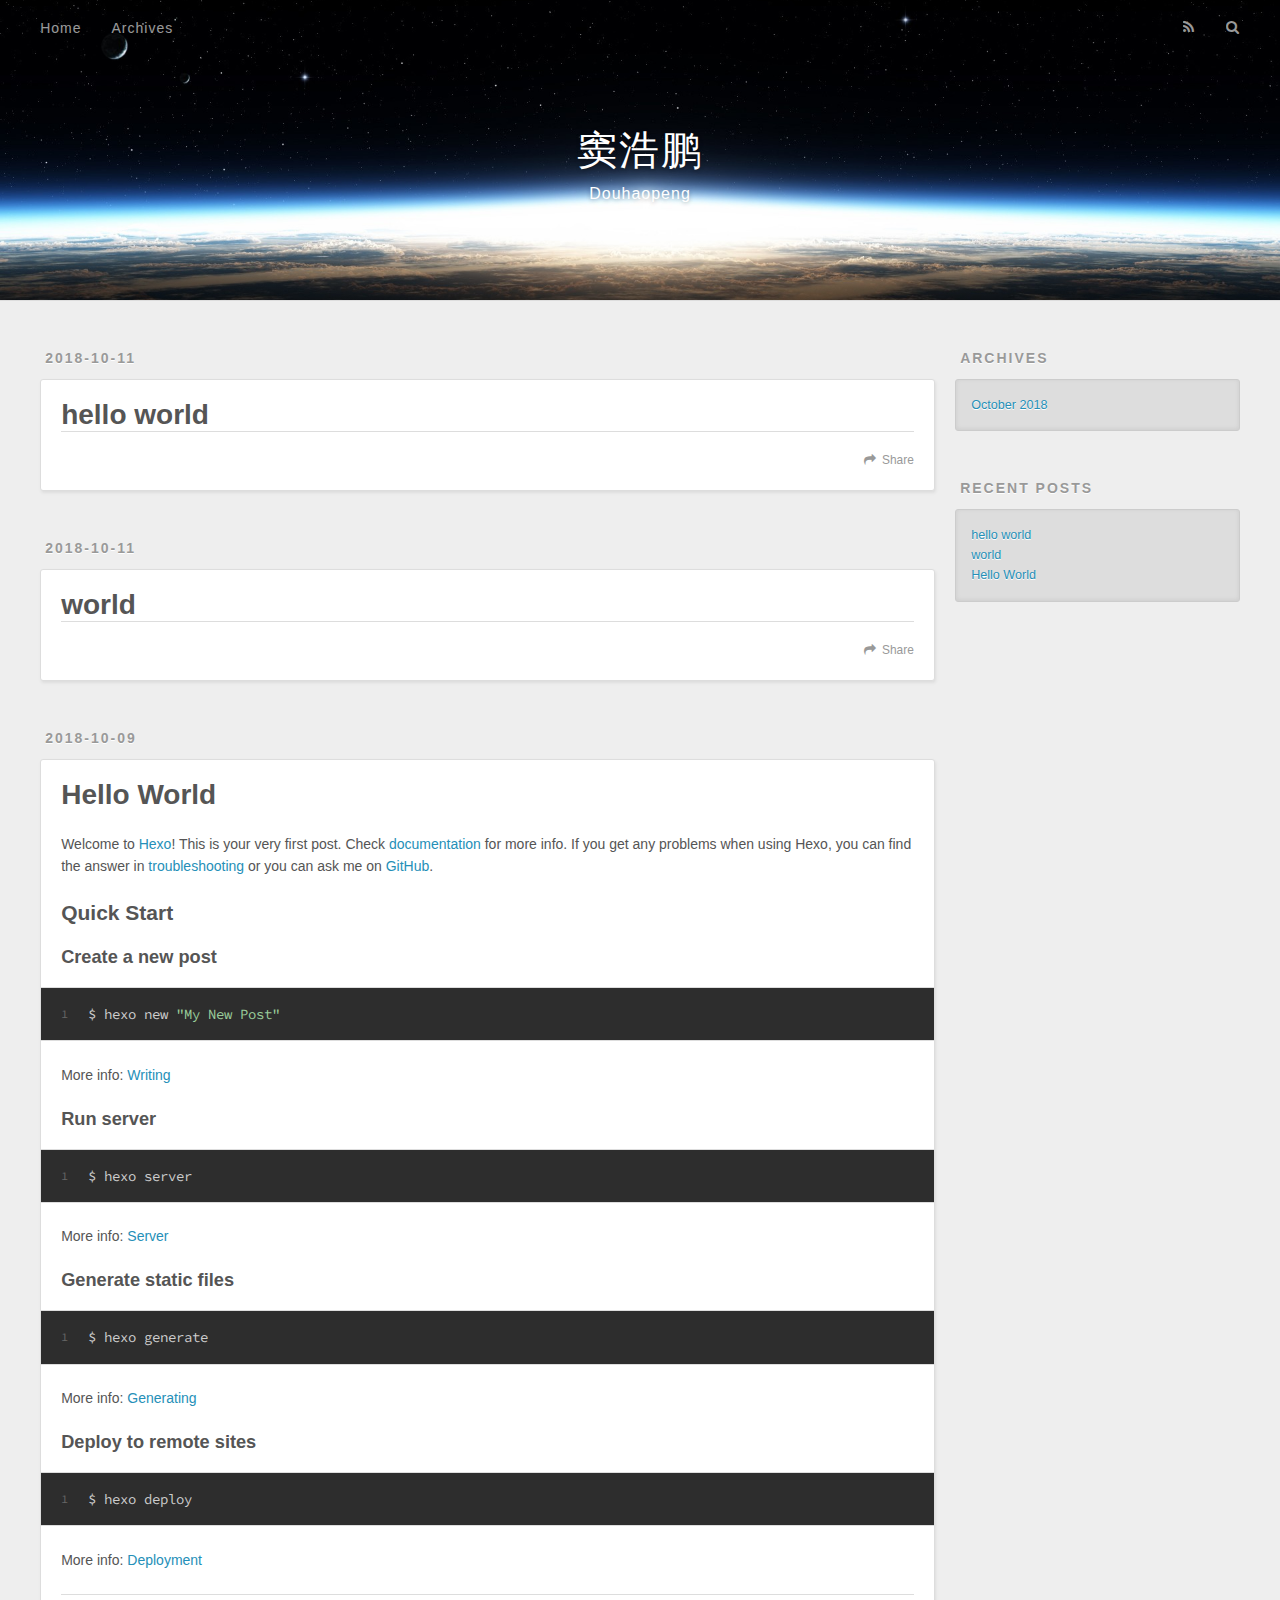
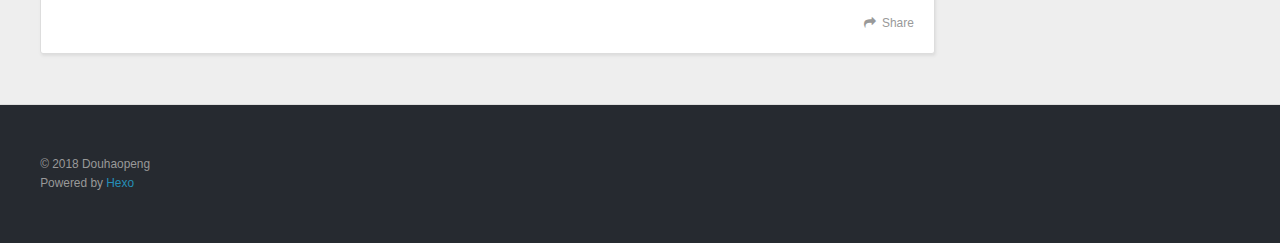
==== index.html @ 5dd6dd69 "Site updated: 2018-10-11 10:47:50" ====
<!DOCTYPE html>
<html>
<head>
  <meta charset="utf-8">
  

  
  <title>窦浩鹏</title>
  <meta name="viewport" content="width=device-width, initial-scale=1, maximum-scale=1">
  <meta name="description" content="个人博客">
<meta name="keywords" content="Linux,python,java,web">
<meta property="og:type" content="website">
<meta property="og:title" content="窦浩鹏">
<meta property="og:url" content="http://yoursite.com/index.html">
<meta property="og:site_name" content="窦浩鹏">
<meta property="og:description" content="个人博客">
<meta property="og:locale" content="default">
<meta name="twitter:card" content="summary">
<meta name="twitter:title" content="窦浩鹏">
<meta name="twitter:description" content="个人博客">
  
    <link rel="alternate" href="/atom.xml" title="窦浩鹏" type="application/atom+xml">
  
  
    <link rel="icon" href="/favicon.png">
  
  
    <link href="//fonts.googleapis.com/css?family=Source+Code+Pro" rel="stylesheet" type="text/css">
  
  <link rel="stylesheet" href="/css/style.css">
</head>

<body>
  <div id="container">
    <div id="wrap">
      <header id="header">
  <div id="banner"></div>
  <div id="header-outer" class="outer">
    <div id="header-title" class="inner">
      <h1 id="logo-wrap">
        <a href="/" id="logo">窦浩鹏</a>
      </h1>
      
        <h2 id="subtitle-wrap">
          <a href="/" id="subtitle">Douhaopeng</a>
        </h2>
      
    </div>
    <div id="header-inner" class="inner">
      <nav id="main-nav">
        <a id="main-nav-toggle" class="nav-icon"></a>
        
          <a class="main-nav-link" href="/">Home</a>
        
          <a class="main-nav-link" href="/archives">Archives</a>
        
      </nav>
      <nav id="sub-nav">
        
          <a id="nav-rss-link" class="nav-icon" href="/atom.xml" title="RSS Feed"></a>
        
        <a id="nav-search-btn" class="nav-icon" title="Search"></a>
      </nav>
      <div id="search-form-wrap">
        <form action="//google.com/search" method="get" accept-charset="UTF-8" class="search-form"><input type="search" name="q" class="search-form-input" placeholder="Search"><button type="submit" class="search-form-submit">&#xF002;</button><input type="hidden" name="sitesearch" value="http://yoursite.com"></form>
      </div>
    </div>
  </div>
</header>
      <div class="outer">
        <section id="main">
  
    <article id="post-hello-world" class="article article-type-post" itemscope itemprop="blogPost">
  <div class="article-meta">
    <a href="/hello-world.html" class="article-date">
  <time datetime="2018-10-11T02:05:08.000Z" itemprop="datePublished">2018-10-11</time>
</a>
    
  </div>
  <div class="article-inner">
    
    
      <header class="article-header">
        
  
    <h1 itemprop="name">
      <a class="article-title" href="/hello-world.html">hello world</a>
    </h1>
  

      </header>
    
    <div class="article-entry" itemprop="articleBody">
      
        
      
    </div>
    <footer class="article-footer">
      <a data-url="http://yoursite.com/hello-world.html" data-id="cjn3xz6l80002jsulgclgcqwl" class="article-share-link">Share</a>
      
      
    </footer>
  </div>
  
</article>


  
    <article id="hello-world" class="article article-type-hello" itemscope itemprop="blogPost">
  <div class="article-meta">
    <a href="/world.html" class="article-date">
  <time datetime="2018-10-11T02:01:10.000Z" itemprop="datePublished">2018-10-11</time>
</a>
    
  </div>
  <div class="article-inner">
    
    
      <header class="article-header">
        
  
    <h1 itemprop="name">
      <a class="article-title" href="/world.html">world</a>
    </h1>
  

      </header>
    
    <div class="article-entry" itemprop="articleBody">
      
        
      
    </div>
    <footer class="article-footer">
      <a data-url="http://yoursite.com/world.html" data-id="cjn3xz6kn0000jsulo2wc0p9a" class="article-share-link">Share</a>
      
      
    </footer>
  </div>
  
</article>


  
    <article id="post-hello-world" class="article article-type-post" itemscope itemprop="blogPost">
  <div class="article-meta">
    <a href="/hello-world.html" class="article-date">
  <time datetime="2018-10-09T14:58:58.983Z" itemprop="datePublished">2018-10-09</time>
</a>
    
  </div>
  <div class="article-inner">
    
    
      <header class="article-header">
        
  
    <h1 itemprop="name">
      <a class="article-title" href="/hello-world.html">Hello World</a>
    </h1>
  

      </header>
    
    <div class="article-entry" itemprop="articleBody">
      
        <p>Welcome to <a href="https://hexo.io/" target="_blank" rel="noopener">Hexo</a>! This is your very first post. Check <a href="https://hexo.io/docs/" target="_blank" rel="noopener">documentation</a> for more info. If you get any problems when using Hexo, you can find the answer in <a href="https://hexo.io/docs/troubleshooting.html" target="_blank" rel="noopener">troubleshooting</a> or you can ask me on <a href="https://github.com/hexojs/hexo/issues" target="_blank" rel="noopener">GitHub</a>.</p>
<h2 id="Quick-Start"><a href="#Quick-Start" class="headerlink" title="Quick Start"></a>Quick Start</h2><h3 id="Create-a-new-post"><a href="#Create-a-new-post" class="headerlink" title="Create a new post"></a>Create a new post</h3><figure class="highlight bash"><table><tr><td class="gutter"><pre><span class="line">1</span><br></pre></td><td class="code"><pre><span class="line">$ hexo new <span class="string">"My New Post"</span></span><br></pre></td></tr></table></figure>
<p>More info: <a href="https://hexo.io/docs/writing.html" target="_blank" rel="noopener">Writing</a></p>
<h3 id="Run-server"><a href="#Run-server" class="headerlink" title="Run server"></a>Run server</h3><figure class="highlight bash"><table><tr><td class="gutter"><pre><span class="line">1</span><br></pre></td><td class="code"><pre><span class="line">$ hexo server</span><br></pre></td></tr></table></figure>
<p>More info: <a href="https://hexo.io/docs/server.html" target="_blank" rel="noopener">Server</a></p>
<h3 id="Generate-static-files"><a href="#Generate-static-files" class="headerlink" title="Generate static files"></a>Generate static files</h3><figure class="highlight bash"><table><tr><td class="gutter"><pre><span class="line">1</span><br></pre></td><td class="code"><pre><span class="line">$ hexo generate</span><br></pre></td></tr></table></figure>
<p>More info: <a href="https://hexo.io/docs/generating.html" target="_blank" rel="noopener">Generating</a></p>
<h3 id="Deploy-to-remote-sites"><a href="#Deploy-to-remote-sites" class="headerlink" title="Deploy to remote sites"></a>Deploy to remote sites</h3><figure class="highlight bash"><table><tr><td class="gutter"><pre><span class="line">1</span><br></pre></td><td class="code"><pre><span class="line">$ hexo deploy</span><br></pre></td></tr></table></figure>
<p>More info: <a href="https://hexo.io/docs/deployment.html" target="_blank" rel="noopener">Deployment</a></p>

      
    </div>
    <footer class="article-footer">
      <a data-url="http://yoursite.com/hello-world.html" data-id="cjn3xz6kt0001jsulkghs6db1" class="article-share-link">Share</a>
      
      
    </footer>
  </div>
  
</article>


  


</section>
        
          <aside id="sidebar">
  
    

  
    

  
    
  
    
  <div class="widget-wrap">
    <h3 class="widget-title">Archives</h3>
    <div class="widget">
      <ul class="archive-list"><li class="archive-list-item"><a class="archive-list-link" href="/archives/2018/10/">October 2018</a></li></ul>
    </div>
  </div>


  
    
  <div class="widget-wrap">
    <h3 class="widget-title">Recent Posts</h3>
    <div class="widget">
      <ul>
        
          <li>
            <a href="/hello-world.html">hello world</a>
          </li>
        
          <li>
            <a href="/world.html">world</a>
          </li>
        
          <li>
            <a href="/hello-world.html">Hello World</a>
          </li>
        
      </ul>
    </div>
  </div>

  
</aside>
        
      </div>
      <footer id="footer">
  
  <div class="outer">
    <div id="footer-info" class="inner">
      &copy; 2018 Douhaopeng<br>
      Powered by <a href="http://hexo.io/" target="_blank">Hexo</a>
    </div>
  </div>
</footer>
    </div>
    <nav id="mobile-nav">
  
    <a href="/" class="mobile-nav-link">Home</a>
  
    <a href="/archives" class="mobile-nav-link">Archives</a>
  
</nav>
    

<script src="//ajax.googleapis.com/ajax/libs/jquery/2.0.3/jquery.min.js"></script>


  <link rel="stylesheet" href="/fancybox/jquery.fancybox.css">
  <script src="/fancybox/jquery.fancybox.pack.js"></script>


<script src="/js/script.js"></script>



  </div>
</body>
</html>
---- css/style.css ----
body {
  width: 100%;
}
body:before,
body:after {
  content: "";
  display: table;
}
body:after {
  clear: both;
}
html,
body,
div,
span,
applet,
object,
iframe,
h1,
h2,
h3,
h4,
h5,
h6,
p,
blockquote,
pre,
a,
abbr,
acronym,
address,
big,
cite,
code,
del,
dfn,
em,
img,
ins,
kbd,
q,
s,
samp,
small,
strike,
strong,
sub,
sup,
tt,
var,
dl,
dt,
dd,
ol,
ul,
li,
fieldset,
form,
label,
legend,
table,
caption,
tbody,
tfoot,
thead,
tr,
th,
td {
  margin: 0;
  padding: 0;
  border: 0;
  outline: 0;
  font-weight: inherit;
  font-style: inherit;
  font-family: inherit;
  font-size: 100%;
  vertical-align: baseline;
}
body {
  line-height: 1;
  color: #000;
  background: #fff;
}
ol,
ul {
  list-style: none;
}
table {
  border-collapse: separate;
  border-spacing: 0;
  vertical-align: middle;
}
caption,
th,
td {
  text-align: left;
  font-weight: normal;
  vertical-align: middle;
}
a img {
  border: none;
}
input,
button {
  margin: 0;
  padding: 0;
}
input::-moz-focus-inner,
button::-moz-focus-inner {
  border: 0;
  padding: 0;
}
@font-face {
  font-family: FontAwesome;
  font-style: normal;
  font-weight: normal;
  src: url("fonts/fontawesome-webfont.eot?v=#4.0.3");
  src: url("fonts/fontawesome-webfont.eot?#iefix&v=#4.0.3") format("embedded-opentype"), url("fonts/fontawesome-webfont.woff?v=#4.0.3") format("woff"), url("fonts/fontawesome-webfont.ttf?v=#4.0.3") format("truetype"), url("fonts/fontawesome-webfont.svg#fontawesomeregular?v=#4.0.3") format("svg");
}
html,
body,
#container {
  height: 100%;
}
body {
  background: #eee;
  font: 14px -apple-system, BlinkMacSystemFont, "Segoe UI", "Roboto", "Oxygen", "Ubuntu", "Cantarell", "Fira Sans", "Droid Sans", "Helvetica Neue", sans-serif;
  -webkit-text-size-adjust: 100%;
}
.outer {
  max-width: 1220px;
  margin: 0 auto;
  padding: 0 20px;
}
.outer:before,
.outer:after {
  content: "";
  display: table;
}
.outer:after {
  clear: both;
}
.inner {
  display: inline;
  float: left;
  width: 98.33333333333333%;
  margin: 0 0.833333333333333%;
}
.left,
.alignleft {
  float: left;
}
.right,
.alignright {
  float: right;
}
.clear {
  clear: both;
}
#container {
  position: relative;
}
.mobile-nav-on {
  overflow: hidden;
}
#wrap {
  height: 100%;
  width: 100%;
  position: absolute;
  top: 0;
  left: 0;
  -webkit-transition: 0.2s ease-out;
  -moz-transition: 0.2s ease-out;
  -ms-transition: 0.2s ease-out;
  transition: 0.2s ease-out;
  z-index: 1;
  background: #eee;
}
.mobile-nav-on #wrap {
  left: 280px;
}
@media screen and (min-width: 768px) {
  #main {
    display: inline;
    float: left;
    width: 73.33333333333333%;
    margin: 0 0.833333333333333%;
  }
}
.article-date,
.article-category-link,
.archive-year,
.widget-title {
  text-decoration: none;
  text-transform: uppercase;
  letter-spacing: 2px;
  color: #999;
  margin-bottom: 1em;
  margin-left: 5px;
  line-height: 1em;
  text-shadow: 0 1px #fff;
  font-weight: bold;
}
.article-inner,
.archive-article-inner {
  background: #fff;
  -webkit-box-shadow: 1px 2px 3px #ddd;
  box-shadow: 1px 2px 3px #ddd;
  border: 1px solid #ddd;
  border-radius: 3px;
}
.article-entry h1,
.widget h1 {
  font-size: 2em;
}
.article-entry h2,
.widget h2 {
  font-size: 1.5em;
}
.article-entry h3,
.widget h3 {
  font-size: 1.3em;
}
.article-entry h4,
.widget h4 {
  font-size: 1.2em;
}
.article-entry h5,
.widget h5 {
  font-size: 1em;
}
.article-entry h6,
.widget h6 {
  font-size: 1em;
  color: #999;
}
.article-entry hr,
.widget hr {
  border: 1px dashed #ddd;
}
.article-entry strong,
.widget strong {
  font-weight: bold;
}
.article-entry em,
.widget em,
.article-entry cite,
.widget cite {
  font-style: italic;
}
.article-entry sup,
.widget sup,
.article-entry sub,
.widget sub {
  font-size: 0.75em;
  line-height: 0;
  position: relative;
  vertical-align: baseline;
}
.article-entry sup,
.widget sup {
  top: -0.5em;
}
.article-entry sub,
.widget sub {
  bottom: -0.2em;
}
.article-entry small,
.widget small {
  font-size: 0.85em;
}
.article-entry acronym,
.widget acronym,
.article-entry abbr,
.widget abbr {
  border-bottom: 1px dotted;
}
.article-entry ul,
.widget ul,
.article-entry ol,
.widget ol,
.article-entry dl,
.widget dl {
  margin: 0 20px;
  line-height: 1.6em;
}
.article-entry ul ul,
.widget ul ul,
.article-entry ol ul,
.widget ol ul,
.article-entry ul ol,
.widget ul ol,
.article-entry ol ol,
.widget ol ol {
  margin-top: 0;
  margin-bottom: 0;
}
.article-entry ul,
.widget ul {
  list-style: disc;
}
.article-entry ol,
.widget ol {
  list-style: decimal;
}
.article-entry dt,
.widget dt {
  font-weight: bold;
}
#header {
  height: 300px;
  position: relative;
  border-bottom: 1px solid #ddd;
}
#header:before,
#header:after {
  content: "";
  position: absolute;
  left: 0;
  right: 0;
  height: 40px;
}
#header:before {
  top: 0;
  background: -webkit-linear-gradient(rgba(0,0,0,0.2), transparent);
  background: -moz-linear-gradient(rgba(0,0,0,0.2), transparent);
  background: -ms-linear-gradient(rgba(0,0,0,0.2), transparent);
  background: linear-gradient(rgba(0,0,0,0.2), transparent);
}
#header:after {
  bottom: 0;
  background: -webkit-linear-gradient(transparent, rgba(0,0,0,0.2));
  background: -moz-linear-gradient(transparent, rgba(0,0,0,0.2));
  background: -ms-linear-gradient(transparent, rgba(0,0,0,0.2));
  background: linear-gradient(transparent, rgba(0,0,0,0.2));
}
#header-outer {
  height: 100%;
  position: relative;
}
#header-inner {
  position: relative;
  overflow: hidden;
}
#banner {
  position: absolute;
  top: 0;
  left: 0;
  width: 100%;
  height: 100%;
  background: url("images/banner.jpg") center #000;
  -webkit-background-size: cover;
  -moz-background-size: cover;
  background-size: cover;
  z-index: -1;
}
#header-title {
  text-align: center;
  height: 40px;
  position: absolute;
  top: 50%;
  left: 0;
  margin-top: -20px;
}
#logo,
#subtitle {
  text-decoration: none;
  color: #fff;
  font-weight: 300;
  text-shadow: 0 1px 4px rgba(0,0,0,0.3);
}
#logo {
  font-size: 40px;
  line-height: 40px;
  letter-spacing: 2px;
}
#subtitle {
  font-size: 16px;
  line-height: 16px;
  letter-spacing: 1px;
}
#subtitle-wrap {
  margin-top: 16px;
}
#main-nav {
  float: left;
  margin-left: -15px;
}
.nav-icon,
.main-nav-link {
  float: left;
  color: #fff;
  opacity: 0.6;
  text-decoration: none;
  text-shadow: 0 1px rgba(0,0,0,0.2);
  -webkit-transition: opacity 0.2s;
  -moz-transition: opacity 0.2s;
  -ms-transition: opacity 0.2s;
  transition: opacity 0.2s;
  display: block;
  padding: 20px 15px;
}
.nav-icon:hover,
.main-nav-link:hover {
  opacity: 1;
}
.nav-icon {
  font-family: FontAwesome;
  text-align: center;
  font-size: 14px;
  width: 14px;
  height: 14px;
  padding: 20px 15px;
  position: relative;
  cursor: pointer;
}
.main-nav-link {
  font-weight: 300;
  letter-spacing: 1px;
}
@media screen and (max-width: 479px) {
  .main-nav-link {
    display: none;
  }
}
#main-nav-toggle {
  display: none;
}
#main-nav-toggle:before {
  content: "\f0c9";
}
@media screen and (max-width: 479px) {
  #main-nav-toggle {
    display: block;
  }
}
#sub-nav {
  float: right;
  margin-right: -15px;
}
#nav-rss-link:before {
  content: "\f09e";
}
#nav-search-btn:before {
  content: "\f002";
}
#search-form-wrap {
  position: absolute;
  top: 15px;
  width: 150px;
  height: 30px;
  right: -150px;
  opacity: 0;
  -webkit-transition: 0.2s ease-out;
  -moz-transition: 0.2s ease-out;
  -ms-transition: 0.2s ease-out;
  transition: 0.2s ease-out;
}
#search-form-wrap.on {
  opacity: 1;
  right: 0;
}
@media screen and (max-width: 479px) {
  #search-form-wrap {
    width: 100%;
    right: -100%;
  }
}
.search-form {
  position: absolute;
  top: 0;
  left: 0;
  right: 0;
  background: #fff;
  padding: 5px 15px;
  border-radius: 15px;
  -webkit-box-shadow: 0 0 10px rgba(0,0,0,0.3);
  box-shadow: 0 0 10px rgba(0,0,0,0.3);
}
.search-form-input {
  border: none;
  background: none;
  color: #555;
  width: 100%;
  font: 13px -apple-system, BlinkMacSystemFont, "Segoe UI", "Roboto", "Oxygen", "Ubuntu", "Cantarell", "Fira Sans", "Droid Sans", "Helvetica Neue", sans-serif;
  outline: none;
}
.search-form-input::-webkit-search-results-decoration,
.search-form-input::-webkit-search-cancel-button {
  -webkit-appearance: none;
}
.search-form-submit {
  position: absolute;
  top: 50%;
  right: 10px;
  margin-top: -7px;
  font: 13px FontAwesome;
  border: none;
  background: none;
  color: #bbb;
  cursor: pointer;
}
.search-form-submit:hover,
.search-form-submit:focus {
  color: #777;
}
.article {
  margin: 50px 0;
}
.article-inner {
  overflow: hidden;
}
.article-meta:before,
.article-meta:after {
  content: "";
  display: table;
}
.article-meta:after {
  clear: both;
}
.article-date {
  float: left;
}
.article-category {
  float: left;
  line-height: 1em;
  color: #ccc;
  text-shadow: 0 1px #fff;
  margin-left: 8px;
}
.article-category:before {
  content: "\2022";
}
.article-category-link {
  margin: 0 12px 1em;
}
.article-header {
  padding: 20px 20px 0;
}
.article-title {
  text-decoration: none;
  font-size: 2em;
  font-weight: bold;
  color: #555;
  line-height: 1.1em;
  -webkit-transition: color 0.2s;
  -moz-transition: color 0.2s;
  -ms-transition: color 0.2s;
  transition: color 0.2s;
}
a.article-title:hover {
  color: #258fb8;
}
.article-entry {
  color: #555;
  padding: 0 20px;
}
.article-entry:before,
.article-entry:after {
  content: "";
  display: table;
}
.article-entry:after {
  clear: both;
}
.article-entry p,
.article-entry table {
  line-height: 1.6em;
  margin: 1.6em 0;
}
.article-entry h1,
.article-entry h2,
.article-entry h3,
.article-entry h4,
.article-entry h5,
.article-entry h6 {
  font-weight: bold;
}
.article-entry h1,
.article-entry h2,
.article-entry h3,
.article-entry h4,
.article-entry h5,
.article-entry h6 {
  line-height: 1.1em;
  margin: 1.1em 0;
}
.article-entry a {
  color: #258fb8;
  text-decoration: none;
}
.article-entry a:hover {
  text-decoration: underline;
}
.article-entry ul,
.article-entry ol,
.article-entry dl {
  margin-top: 1.6em;
  margin-bottom: 1.6em;
}
.article-entry img,
.article-entry video {
  max-width: 100%;
  height: auto;
  display: block;
  margin: auto;
}
.article-entry iframe {
  border: none;
}
.article-entry table {
  width: 100%;
  border-collapse: collapse;
  border-spacing: 0;
}
.article-entry th {
  font-weight: bold;
  border-bottom: 3px solid #ddd;
  padding-bottom: 0.5em;
}
.article-entry td {
  border-bottom: 1px solid #ddd;
  padding: 10px 0;
}
.article-entry blockquote {
  font-family: Georgia, "Times New Roman", serif;
  font-size: 1.4em;
  margin: 1.6em 20px;
  text-align: center;
}
.article-entry blockquote footer {
  font-size: 14px;
  margin: 1.6em 0;
  font-family: -apple-system, BlinkMacSystemFont, "Segoe UI", "Roboto", "Oxygen", "Ubuntu", "Cantarell", "Fira Sans", "Droid Sans", "Helvetica Neue", sans-serif;
}
.article-entry blockquote footer cite:before {
  content: "—";
  padding: 0 0.5em;
}
.article-entry .pullquote {
  text-align: left;
  width: 45%;
  margin: 0;
}
.article-entry .pullquote.left {
  margin-left: 0.5em;
  margin-right: 1em;
}
.article-entry .pullquote.right {
  margin-right: 0.5em;
  margin-left: 1em;
}
.article-entry .caption {
  color: #999;
  display: block;
  font-size: 0.9em;
  margin-top: 0.5em;
  position: relative;
  text-align: center;
}
.article-entry .video-container {
  position: relative;
  padding-top: 56.25%;
  height: 0;
  overflow: hidden;
}
.article-entry .video-container iframe,
.article-entry .video-container object,
.article-entry .video-container embed {
  position: absolute;
  top: 0;
  left: 0;
  width: 100%;
  height: 100%;
  margin-top: 0;
}
.article-more-link a {
  display: inline-block;
  line-height: 1em;
  padding: 6px 15px;
  border-radius: 15px;
  background: #eee;
  color: #999;
  text-shadow: 0 1px #fff;
  text-decoration: none;
}
.article-more-link a:hover {
  background: #258fb8;
  color: #fff;
  text-decoration: none;
  text-shadow: 0 1px #1e7293;
}
.article-footer {
  font-size: 0.85em;
  line-height: 1.6em;
  border-top: 1px solid #ddd;
  padding-top: 1.6em;
  margin: 0 20px 20px;
}
.article-footer:before,
.article-footer:after {
  content: "";
  display: table;
}
.article-footer:after {
  clear: both;
}
.article-footer a {
  color: #999;
  text-decoration: none;
}
.article-footer a:hover {
  color: #555;
}
.article-tag-list-item {
  float: left;
  margin-right: 10px;
}
.article-tag-list-link:before {
  content: "#";
}
.article-comment-link {
  float: right;
}
.article-comment-link:before {
  content: "\f075";
  font-family: FontAwesome;
  padding-right: 8px;
}
.article-share-link {
  cursor: pointer;
  float: right;
  margin-left: 20px;
}
.article-share-link:before {
  content: "\f064";
  font-family: FontAwesome;
  padding-right: 6px;
}
#article-nav {
  position: relative;
}
#article-nav:before,
#article-nav:after {
  content: "";
  display: table;
}
#article-nav:after {
  clear: both;
}
@media screen and (min-width: 768px) {
  #article-nav {
    margin: 50px 0;
  }
  #article-nav:before {
    width: 8px;
    height: 8px;
    position: absolute;
    top: 50%;
    left: 50%;
    margin-top: -4px;
    margin-left: -4px;
    content: "";
    border-radius: 50%;
    background: #ddd;
    -webkit-box-shadow: 0 1px 2px #fff;
    box-shadow: 0 1px 2px #fff;
  }
}
.article-nav-link-wrap {
  text-decoration: none;
  text-shadow: 0 1px #fff;
  color: #999;
  -webkit-box-sizing: border-box;
  -moz-box-sizing: border-box;
  box-sizing: border-box;
  margin-top: 50px;
  text-align: center;
  display: block;
}
.article-nav-link-wrap:hover {
  color: #555;
}
@media screen and (min-width: 768px) {
  .article-nav-link-wrap {
    width: 50%;
    margin-top: 0;
  }
}
@media screen and (min-width: 768px) {
  #article-nav-newer {
    float: left;
    text-align: right;
    padding-right: 20px;
  }
}
@media screen and (min-width: 768px) {
  #article-nav-older {
    float: right;
    text-align: left;
    padding-left: 20px;
  }
}
.article-nav-caption {
  text-transform: uppercase;
  letter-spacing: 2px;
  color: #ddd;
  line-height: 1em;
  font-weight: bold;
}
#article-nav-newer .article-nav-caption {
  margin-right: -2px;
}
.article-nav-title {
  font-size: 0.85em;
  line-height: 1.6em;
  margin-top: 0.5em;
}
.article-share-box {
  position: absolute;
  display: none;
  background: #fff;
  -webkit-box-shadow: 1px 2px 10px rgba(0,0,0,0.2);
  box-shadow: 1px 2px 10px rgba(0,0,0,0.2);
  border-radius: 3px;
  margin-left: -145px;
  overflow: hidden;
  z-index: 1;
}
.article-share-box.on {
  display: block;
}
.article-share-input {
  width: 100%;
  background: none;
  -webkit-box-sizing: border-box;
  -moz-box-sizing: border-box;
  box-sizing: border-box;
  font: 14px -apple-system, BlinkMacSystemFont, "Segoe UI", "Roboto", "Oxygen", "Ubuntu", "Cantarell", "Fira Sans", "Droid Sans", "Helvetica Neue", sans-serif;
  padding: 0 15px;
  color: #555;
  outline: none;
  border: 1px solid #ddd;
  border-radius: 3px 3px 0 0;
  height: 36px;
  line-height: 36px;
}
.article-share-links {
  background: #eee;
}
.article-share-links:before,
.article-share-links:after {
  content: "";
  display: table;
}
.article-share-links:after {
  clear: both;
}
.article-share-twitter,
.article-share-facebook,
.article-share-pinterest,
.article-share-google {
  width: 50px;
  height: 36px;
  display: block;
  float: left;
  position: relative;
  color: #999;
  text-shadow: 0 1px #fff;
}
.article-share-twitter:before,
.article-share-facebook:before,
.article-share-pinterest:before,
.article-share-google:before {
  font-size: 20px;
  font-family: FontAwesome;
  width: 20px;
  height: 20px;
  position: absolute;
  top: 50%;
  left: 50%;
  margin-top: -10px;
  margin-left: -10px;
  text-align: center;
}
.article-share-twitter:hover,
.article-share-facebook:hover,
.article-share-pinterest:hover,
.article-share-google:hover {
  color: #fff;
}
.article-share-twitter:before {
  content: "\f099";
}
.article-share-twitter:hover {
  background: #00aced;
  text-shadow: 0 1px #008abe;
}
.article-share-facebook:before {
  content: "\f09a";
}
.article-share-facebook:hover {
  background: #3b5998;
  text-shadow: 0 1px #2f477a;
}
.article-share-pinterest:before {
  content: "\f0d2";
}
.article-share-pinterest:hover {
  background: #cb2027;
  text-shadow: 0 1px #a21a1f;
}
.article-share-google:before {
  content: "\f0d5";
}
.article-share-google:hover {
  background: #dd4b39;
  text-shadow: 0 1px #be3221;
}
.article-gallery {
  background: #000;
  position: relative;
}
.article-gallery-photos {
  position: relative;
  overflow: hidden;
}
.article-gallery-img {
  display: none;
  max-width: 100%;
}
.article-gallery-img:first-child {
  display: block;
}
.article-gallery-img.loaded {
  position: absolute;
  display: block;
}
.article-gallery-img img {
  display: block;
  max-width: 100%;
  margin: 0 auto;
}
#comments {
  background: #fff;
  -webkit-box-shadow: 1px 2px 3px #ddd;
  box-shadow: 1px 2px 3px #ddd;
  padding: 20px;
  border: 1px solid #ddd;
  border-radius: 3px;
  margin: 50px 0;
}
#comments a {
  color: #258fb8;
}
.archives-wrap {
  margin: 50px 0;
}
.archives:before,
.archives:after {
  content: "";
  display: table;
}
.archives:after {
  clear: both;
}
.archive-year-wrap {
  margin-bottom: 1em;
}
.archives {
  -webkit-column-gap: 10px;
  -moz-column-gap: 10px;
  column-gap: 10px;
}
@media screen and (min-width: 480px) and (max-width: 767px) {
  .archives {
    -webkit-column-count: 2;
    -moz-column-count: 2;
    column-count: 2;
  }
}
@media screen and (min-width: 768px) {
  .archives {
    -webkit-column-count: 3;
    -moz-column-count: 3;
    column-count: 3;
  }
}
.archive-article {
  -webkit-column-break-inside: avoid;
  page-break-inside: avoid;
  overflow: hidden;
  break-inside: avoid-column;
}
.archive-article-inner {
  padding: 10px;
  margin-bottom: 15px;
}
.archive-article-title {
  text-decoration: none;
  font-weight: bold;
  color: #555;
  -webkit-transition: color 0.2s;
  -moz-transition: color 0.2s;
  -ms-transition: color 0.2s;
  transition: color 0.2s;
  line-height: 1.6em;
}
.archive-article-title:hover {
  color: #258fb8;
}
.archive-article-footer {
  margin-top: 1em;
}
.archive-article-date {
  color: #999;
  text-decoration: none;
  font-size: 0.85em;
  line-height: 1em;
  margin-bottom: 0.5em;
  display: block;
}
#page-nav {
  margin: 50px auto;
  background: #fff;
  -webkit-box-shadow: 1px 2px 3px #ddd;
  box-shadow: 1px 2px 3px #ddd;
  border: 1px solid #ddd;
  border-radius: 3px;
  text-align: center;
  color: #999;
  overflow: hidden;
}
#page-nav:before,
#page-nav:after {
  content: "";
  display: table;
}
#page-nav:after {
  clear: both;
}
#page-nav a,
#page-nav span {
  padding: 10px 20px;
  line-height: 1;
  height: 2ex;
}
#page-nav a {
  color: #999;
  text-decoration: none;
}
#page-nav a:hover {
  background: #999;
  color: #fff;
}
#page-nav .prev {
  float: left;
}
#page-nav .next {
  float: right;
}
#page-nav .page-number {
  display: inline-block;
}
@media screen and (max-width: 479px) {
  #page-nav .page-number {
    display: none;
  }
}
#page-nav .current {
  color: #555;
  font-weight: bold;
}
#page-nav .space {
  color: #ddd;
}
#footer {
  background: #262a30;
  padding: 50px 0;
  border-top: 1px solid #ddd;
  color: #999;
}
#footer a {
  color: #258fb8;
  text-decoration: none;
}
#footer a:hover {
  text-decoration: underline;
}
#footer-info {
  line-height: 1.6em;
  font-size: 0.85em;
}
.article-entry pre,
.article-entry .highlight {
  background: #2d2d2d;
  margin: 0 -20px;
  padding: 15px 20px;
  border-style: solid;
  border-color: #ddd;
  border-width: 1px 0;
  overflow: auto;
  color: #ccc;
  line-height: 22.400000000000002px;
}
.article-entry .highlight .gutter pre,
.article-entry .gist .gist-file .gist-data .line-numbers {
  color: #666;
  font-size: 0.85em;
}
.article-entry pre,
.article-entry code {
  font-family: "Source Code Pro", Consolas, Monaco, Menlo, Consolas, monospace;
}
.article-entry code {
  background: #eee;
  text-shadow: 0 1px #fff;
  padding: 0 0.3em;
}
.article-entry pre code {
  background: none;
  text-shadow: none;
  padding: 0;
}
.article-entry .highlight pre {
  border: none;
  margin: 0;
  padding: 0;
}
.article-entry .highlight table {
  margin: 0;
  width: auto;
}
.article-entry .highlight td {
  border: none;
  padding: 0;
}
.article-entry .highlight figcaption {
  font-size: 0.85em;
  color: #999;
  line-height: 1em;
  margin-bottom: 1em;
}
.article-entry .highlight figcaption:before,
.article-entry .highlight figcaption:after {
  content: "";
  display: table;
}
.article-entry .highlight figcaption:after {
  clear: both;
}
.article-entry .highlight figcaption a {
  float: right;
}
.article-entry .highlight .gutter pre {
  text-align: right;
  padding-right: 20px;
}
.article-entry .highlight .line {
  height: 22.400000000000002px;
}
.article-entry .highlight .line.marked {
  background: #515151;
}
.article-entry .gist {
  margin: 0 -20px;
  border-style: solid;
  border-color: #ddd;
  border-width: 1px 0;
  background: #2d2d2d;
  padding: 15px 20px 15px 0;
}
.article-entry .gist .gist-file {
  border: none;
  font-family: "Source Code Pro", Consolas, Monaco, Menlo, Consolas, monospace;
  margin: 0;
}
.article-entry .gist .gist-file .gist-data {
  background: none;
  border: none;
}
.article-entry .gist .gist-file .gist-data .line-numbers {
  background: none;
  border: none;
  padding: 0 20px 0 0;
}
.article-entry .gist .gist-file .gist-data .line-data {
  padding: 0 !important;
}
.article-entry .gist .gist-file .highlight {
  margin: 0;
  padding: 0;
  border: none;
}
.article-entry .gist .gist-file .gist-meta {
  background: #2d2d2d;
  color: #999;
  font: 0.85em -apple-system, BlinkMacSystemFont, "Segoe UI", "Roboto", "Oxygen", "Ubuntu", "Cantarell", "Fira Sans", "Droid Sans", "Helvetica Neue", sans-serif;
  text-shadow: 0 0;
  padding: 0;
  margin-top: 1em;
  margin-left: 20px;
}
.article-entry .gist .gist-file .gist-meta a {
  color: #258fb8;
  font-weight: normal;
}
.article-entry .gist .gist-file .gist-meta a:hover {
  text-decoration: underline;
}
pre .comment,
pre .title {
  color: #999;
}
pre .variable,
pre .attribute,
pre .tag,
pre .regexp,
pre .ruby .constant,
pre .xml .tag .title,
pre .xml .pi,
pre .xml .doctype,
pre .html .doctype,
pre .css .id,
pre .css .class,
pre .css .pseudo {
  color: #f2777a;
}
pre .number,
pre .preprocessor,
pre .built_in,
pre .literal,
pre .params,
pre .constant {
  color: #f99157;
}
pre .class,
pre .ruby .class .title,
pre .css .rules .attribute {
  color: #9c9;
}
pre .string,
pre .value,
pre .inheritance,
pre .header,
pre .ruby .symbol,
pre .xml .cdata {
  color: #9c9;
}
pre .css .hexcolor {
  color: #6cc;
}
pre .function,
pre .python .decorator,
pre .python .title,
pre .ruby .function .title,
pre .ruby .title .keyword,
pre .perl .sub,
pre .javascript .title,
pre .coffeescript .title {
  color: #69c;
}
pre .keyword,
pre .javascript .function {
  color: #c9c;
}
@media screen and (max-width: 479px) {
  #mobile-nav {
    position: absolute;
    top: 0;
    left: 0;
    width: 280px;
    height: 100%;
    background: #191919;
    border-right: 1px solid #fff;
  }
}
@media screen and (max-width: 479px) {
  .mobile-nav-link {
    display: block;
    color: #999;
    text-decoration: none;
    padding: 15px 20px;
    font-weight: bold;
  }
  .mobile-nav-link:hover {
    color: #fff;
  }
}
@media screen and (min-width: 768px) {
  #sidebar {
    display: inline;
    float: left;
    width: 23.333333333333332%;
    margin: 0 0.833333333333333%;
  }
}
.widget-wrap {
  margin: 50px 0;
}
.widget {
  color: #777;
  text-shadow: 0 1px #fff;
  background: #ddd;
  -webkit-box-shadow: 0 -1px 4px #ccc inset;
  box-shadow: 0 -1px 4px #ccc inset;
  border: 1px solid #ccc;
  padding: 15px;
  border-radius: 3px;
}
.widget a {
  color: #258fb8;
  text-decoration: none;
}
.widget a:hover {
  text-decoration: underline;
}
.widget ul ul,
.widget ol ul,
.widget dl ul,
.widget ul ol,
.widget ol ol,
.widget dl ol,
.widget ul dl,
.widget ol dl,
.widget dl dl {
  margin-left: 15px;
  list-style: disc;
}
.widget {
  line-height: 1.6em;
  word-wrap: break-word;
  font-size: 0.9em;
}
.widget ul,
.widget ol {
  list-style: none;
  margin: 0;
}
.widget ul ul,
.widget ol ul,
.widget ul ol,
.widget ol ol {
  margin: 0 20px;
}
.widget ul ul,
.widget ol ul {
  list-style: disc;
}
.widget ul ol,
.widget ol ol {
  list-style: decimal;
}
.category-list-count,
.tag-list-count,
.archive-list-count {
  padding-left: 5px;
  color: #999;
  font-size: 0.85em;
}
.category-list-count:before,
.tag-list-count:before,
.archive-list-count:before {
  content: "(";
}
.category-list-count:after,
.tag-list-count:after,
.archive-list-count:after {
  content: ")";
}
.tagcloud a {
  margin-right: 5px;
  display: inline-block;
}
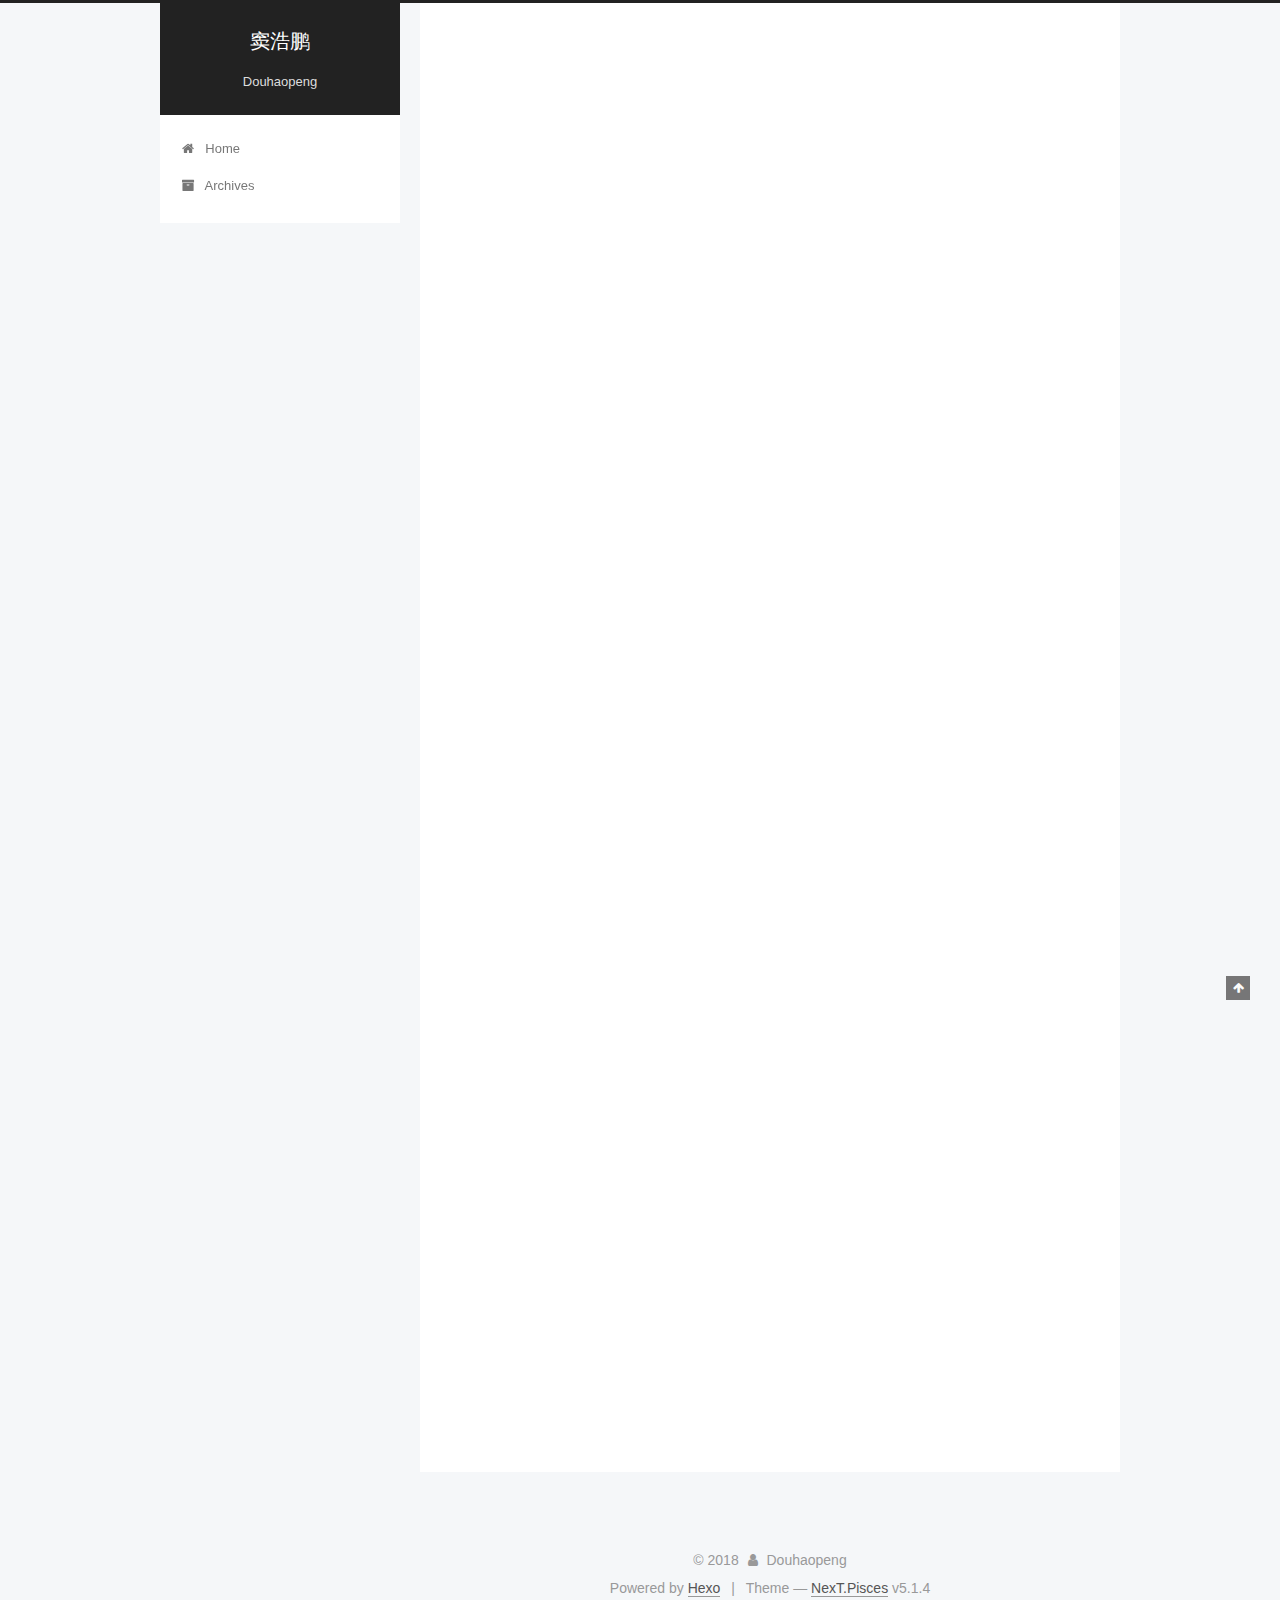
==== commit e42e0e41: "Site updated: 2018-10-11 11:29:46" ====
--- a/index.html
+++ b/index.html
@@ -1,13 +1,85 @@
 <!DOCTYPE html>
-<html>
+
+
+
+  
+
+
+<html class="theme-next pisces use-motion" lang="">
 <head>
-  <meta charset="utf-8">
-  
-
-  
-  <title>窦浩鹏</title>
-  <meta name="viewport" content="width=device-width, initial-scale=1, maximum-scale=1">
-  <meta name="description" content="个人博客">
+  <meta charset="UTF-8"/>
+<meta http-equiv="X-UA-Compatible" content="IE=edge" />
+<meta name="viewport" content="width=device-width, initial-scale=1, maximum-scale=1"/>
+<meta name="theme-color" content="#222">
+
+
+
+
+
+
+
+
+
+<meta http-equiv="Cache-Control" content="no-transform" />
+<meta http-equiv="Cache-Control" content="no-siteapp" />
+
+
+
+
+
+
+
+
+
+
+
+
+
+
+
+
+  
+  
+  <link href="/lib/fancybox/source/jquery.fancybox.css?v=2.1.5" rel="stylesheet" type="text/css" />
+
+
+
+
+
+
+
+<link href="/lib/font-awesome/css/font-awesome.min.css?v=4.6.2" rel="stylesheet" type="text/css" />
+
+<link href="/css/main.css?v=5.1.4" rel="stylesheet" type="text/css" />
+
+
+  <link rel="apple-touch-icon" sizes="180x180" href="/images/apple-touch-icon-next.png?v=5.1.4">
+
+
+  <link rel="icon" type="image/png" sizes="32x32" href="/images/favicon-32x32-next.png?v=5.1.4">
+
+
+  <link rel="icon" type="image/png" sizes="16x16" href="/images/favicon-16x16-next.png?v=5.1.4">
+
+
+  <link rel="mask-icon" href="/images/logo.svg?v=5.1.4" color="#222">
+
+
+
+
+
+  <meta name="keywords" content="Hexo, NexT" />
+
+
+
+
+
+
+
+
+
+
+<meta name="description" content="个人博客">
 <meta name="keywords" content="Linux,python,java,web">
 <meta property="og:type" content="website">
 <meta property="og:title" content="窦浩鹏">
@@ -18,153 +90,459 @@
 <meta name="twitter:card" content="summary">
 <meta name="twitter:title" content="窦浩鹏">
 <meta name="twitter:description" content="个人博客">
-  
-    <link rel="alternate" href="/atom.xml" title="窦浩鹏" type="application/atom+xml">
-  
-  
-    <link rel="icon" href="/favicon.png">
-  
-  
-    <link href="//fonts.googleapis.com/css?family=Source+Code+Pro" rel="stylesheet" type="text/css">
-  
-  <link rel="stylesheet" href="/css/style.css">
+
+
+
+<script type="text/javascript" id="hexo.configurations">
+  var NexT = window.NexT || {};
+  var CONFIG = {
+    root: '/',
+    scheme: 'Pisces',
+    version: '5.1.4',
+    sidebar: {"position":"left","display":"post","offset":12,"b2t":false,"scrollpercent":false,"onmobile":false},
+    fancybox: true,
+    tabs: true,
+    motion: {"enable":true,"async":false,"transition":{"post_block":"fadeIn","post_header":"slideDownIn","post_body":"slideDownIn","coll_header":"slideLeftIn","sidebar":"slideUpIn"}},
+    duoshuo: {
+      userId: '0',
+      author: 'Author'
+    },
+    algolia: {
+      applicationID: '',
+      apiKey: '',
+      indexName: '',
+      hits: {"per_page":10},
+      labels: {"input_placeholder":"Search for Posts","hits_empty":"We didn't find any results for the search: ${query}","hits_stats":"${hits} results found in ${time} ms"}
+    }
+  };
+</script>
+
+
+
+  <link rel="canonical" href="http://yoursite.com/"/>
+
+
+
+
+
+  <title>窦浩鹏</title>
+  
+
+
+
+
+
+
+
+
 </head>
 
-<body>
-  <div id="container">
-    <div id="wrap">
-      <header id="header">
-  <div id="banner"></div>
-  <div id="header-outer" class="outer">
-    <div id="header-title" class="inner">
-      <h1 id="logo-wrap">
-        <a href="/" id="logo">窦浩鹏</a>
-      </h1>
-      
-        <h2 id="subtitle-wrap">
-          <a href="/" id="subtitle">Douhaopeng</a>
-        </h2>
-      
+<body itemscope itemtype="http://schema.org/WebPage" lang="default">
+
+  
+  
+    
+  
+
+  <div class="container sidebar-position-left 
+  page-home">
+    <div class="headband"></div>
+
+    <header id="header" class="header" itemscope itemtype="http://schema.org/WPHeader">
+      <div class="header-inner"><div class="site-brand-wrapper">
+  <div class="site-meta ">
+    
+
+    <div class="custom-logo-site-title">
+      <a href="/"  class="brand" rel="start">
+        <span class="logo-line-before"><i></i></span>
+        <span class="site-title">窦浩鹏</span>
+        <span class="logo-line-after"><i></i></span>
+      </a>
     </div>
-    <div id="header-inner" class="inner">
-      <nav id="main-nav">
-        <a id="main-nav-toggle" class="nav-icon"></a>
-        
-          <a class="main-nav-link" href="/">Home</a>
-        
-          <a class="main-nav-link" href="/archives">Archives</a>
-        
-      </nav>
-      <nav id="sub-nav">
-        
-          <a id="nav-rss-link" class="nav-icon" href="/atom.xml" title="RSS Feed"></a>
-        
-        <a id="nav-search-btn" class="nav-icon" title="Search"></a>
-      </nav>
-      <div id="search-form-wrap">
-        <form action="//google.com/search" method="get" accept-charset="UTF-8" class="search-form"><input type="search" name="q" class="search-form-input" placeholder="Search"><button type="submit" class="search-form-submit">&#xF002;</button><input type="hidden" name="sitesearch" value="http://yoursite.com"></form>
-      </div>
+      
+        <p class="site-subtitle">Douhaopeng</p>
+      
+  </div>
+
+  <div class="site-nav-toggle">
+    <button>
+      <span class="btn-bar"></span>
+      <span class="btn-bar"></span>
+      <span class="btn-bar"></span>
+    </button>
+  </div>
+</div>
+
+<nav class="site-nav">
+  
+
+  
+    <ul id="menu" class="menu">
+      
+        
+        <li class="menu-item menu-item-home">
+          <a href="/" rel="section">
+            
+              <i class="menu-item-icon fa fa-fw fa-home"></i> <br />
+            
+            Home
+          </a>
+        </li>
+      
+        
+        <li class="menu-item menu-item-archives">
+          <a href="/archives/" rel="section">
+            
+              <i class="menu-item-icon fa fa-fw fa-archive"></i> <br />
+            
+            Archives
+          </a>
+        </li>
+      
+
+      
+    </ul>
+  
+
+  
+</nav>
+
+
+
+ </div>
+    </header>
+
+    <main id="main" class="main">
+      <div class="main-inner">
+        <div class="content-wrap">
+          <div id="content" class="content">
+            
+  <section id="posts" class="posts-expand">
+    
+      
+
+  
+
+  
+  
+  
+
+  <article class="post post-type-normal" itemscope itemtype="http://schema.org/Article">
+  
+  
+  
+  <div class="post-block">
+    <link itemprop="mainEntityOfPage" href="http://yoursite.com/hello-world.html">
+
+    <span hidden itemprop="author" itemscope itemtype="http://schema.org/Person">
+      <meta itemprop="name" content="Douhaopeng">
+      <meta itemprop="description" content="">
+      <meta itemprop="image" content="/images/avatar.gif">
+    </span>
+
+    <span hidden itemprop="publisher" itemscope itemtype="http://schema.org/Organization">
+      <meta itemprop="name" content="窦浩鹏">
+    </span>
+
+    
+      <header class="post-header">
+
+        
+        
+          <h1 class="post-title" itemprop="name headline">
+                
+                <a class="post-title-link" href="/hello-world.html" itemprop="url">hello world</a></h1>
+        
+
+        <div class="post-meta">
+          <span class="post-time">
+            
+              <span class="post-meta-item-icon">
+                <i class="fa fa-calendar-o"></i>
+              </span>
+              
+                <span class="post-meta-item-text">Posted on</span>
+              
+              <time title="Post created" itemprop="dateCreated datePublished" datetime="2018-10-11T10:05:08+08:00">
+                2018-10-11
+              </time>
+            
+
+            
+
+            
+          </span>
+
+          
+
+          
+            
+          
+
+          
+          
+
+          
+
+          
+
+          
+
+        </div>
+      </header>
+    
+
+    
+    
+    
+    <div class="post-body" itemprop="articleBody">
+
+      
+      
+
+      
+        
+          
+            
+          
+        
+      
     </div>
-  </div>
-</header>
-      <div class="outer">
-        <section id="main">
-  
-    <article id="post-hello-world" class="article article-type-post" itemscope itemprop="blogPost">
-  <div class="article-meta">
-    <a href="/hello-world.html" class="article-date">
-  <time datetime="2018-10-11T02:05:08.000Z" itemprop="datePublished">2018-10-11</time>
-</a>
-    
-  </div>
-  <div class="article-inner">
-    
-    
-      <header class="article-header">
-        
-  
-    <h1 itemprop="name">
-      <a class="article-title" href="/hello-world.html">hello world</a>
-    </h1>
-  
-
-      </header>
-    
-    <div class="article-entry" itemprop="articleBody">
-      
-        
-      
-    </div>
-    <footer class="article-footer">
-      <a data-url="http://yoursite.com/hello-world.html" data-id="cjn3xz6l80002jsulgclgcqwl" class="article-share-link">Share</a>
-      
+    
+    
+    
+
+    
+
+    
+
+    
+
+    <footer class="post-footer">
+      
+
+      
+
+      
+
+      
+      
+        <div class="post-eof"></div>
       
     </footer>
   </div>
   
-</article>
-
-
-  
-    <article id="hello-world" class="article article-type-hello" itemscope itemprop="blogPost">
-  <div class="article-meta">
-    <a href="/world.html" class="article-date">
-  <time datetime="2018-10-11T02:01:10.000Z" itemprop="datePublished">2018-10-11</time>
-</a>
-    
-  </div>
-  <div class="article-inner">
-    
-    
-      <header class="article-header">
-        
-  
-    <h1 itemprop="name">
-      <a class="article-title" href="/world.html">world</a>
-    </h1>
-  
-
+  
+  
+  </article>
+
+
+    
+      
+
+  
+
+  
+  
+  
+
+  <article class="post post-type-normal" itemscope itemtype="http://schema.org/Article">
+  
+  
+  
+  <div class="post-block">
+    <link itemprop="mainEntityOfPage" href="http://yoursite.com/world.html">
+
+    <span hidden itemprop="author" itemscope itemtype="http://schema.org/Person">
+      <meta itemprop="name" content="Douhaopeng">
+      <meta itemprop="description" content="">
+      <meta itemprop="image" content="/images/avatar.gif">
+    </span>
+
+    <span hidden itemprop="publisher" itemscope itemtype="http://schema.org/Organization">
+      <meta itemprop="name" content="窦浩鹏">
+    </span>
+
+    
+      <header class="post-header">
+
+        
+        
+          <h1 class="post-title" itemprop="name headline">
+                
+                <a class="post-title-link" href="/world.html" itemprop="url">world</a></h1>
+        
+
+        <div class="post-meta">
+          <span class="post-time">
+            
+              <span class="post-meta-item-icon">
+                <i class="fa fa-calendar-o"></i>
+              </span>
+              
+                <span class="post-meta-item-text">Posted on</span>
+              
+              <time title="Post created" itemprop="dateCreated datePublished" datetime="2018-10-11T10:01:10+08:00">
+                2018-10-11
+              </time>
+            
+
+            
+
+            
+          </span>
+
+          
+
+          
+            
+          
+
+          
+          
+
+          
+
+          
+
+          
+
+        </div>
       </header>
     
-    <div class="article-entry" itemprop="articleBody">
-      
+
+    
+    
+    
+    <div class="post-body" itemprop="articleBody">
+
+      
+      
+
+      
+        
+          
+            
+          
         
       
     </div>
-    <footer class="article-footer">
-      <a data-url="http://yoursite.com/world.html" data-id="cjn3xz6kn0000jsulo2wc0p9a" class="article-share-link">Share</a>
-      
+    
+    
+    
+
+    
+
+    
+
+    
+
+    <footer class="post-footer">
+      
+
+      
+
+      
+
+      
+      
+        <div class="post-eof"></div>
       
     </footer>
   </div>
   
-</article>
-
-
-  
-    <article id="post-hello-world" class="article article-type-post" itemscope itemprop="blogPost">
-  <div class="article-meta">
-    <a href="/hello-world.html" class="article-date">
-  <time datetime="2018-10-09T14:58:58.983Z" itemprop="datePublished">2018-10-09</time>
-</a>
-    
-  </div>
-  <div class="article-inner">
-    
-    
-      <header class="article-header">
-        
-  
-    <h1 itemprop="name">
-      <a class="article-title" href="/hello-world.html">Hello World</a>
-    </h1>
-  
-
+  
+  
+  </article>
+
+
+    
+      
+
+  
+
+  
+  
+  
+
+  <article class="post post-type-normal" itemscope itemtype="http://schema.org/Article">
+  
+  
+  
+  <div class="post-block">
+    <link itemprop="mainEntityOfPage" href="http://yoursite.com/hello-world.html">
+
+    <span hidden itemprop="author" itemscope itemtype="http://schema.org/Person">
+      <meta itemprop="name" content="Douhaopeng">
+      <meta itemprop="description" content="">
+      <meta itemprop="image" content="/images/avatar.gif">
+    </span>
+
+    <span hidden itemprop="publisher" itemscope itemtype="http://schema.org/Organization">
+      <meta itemprop="name" content="窦浩鹏">
+    </span>
+
+    
+      <header class="post-header">
+
+        
+        
+          <h1 class="post-title" itemprop="name headline">
+                
+                <a class="post-title-link" href="/hello-world.html" itemprop="url">Hello World</a></h1>
+        
+
+        <div class="post-meta">
+          <span class="post-time">
+            
+              <span class="post-meta-item-icon">
+                <i class="fa fa-calendar-o"></i>
+              </span>
+              
+                <span class="post-meta-item-text">Posted on</span>
+              
+              <time title="Post created" itemprop="dateCreated datePublished" datetime="2018-10-09T22:58:58+08:00">
+                2018-10-09
+              </time>
+            
+
+            
+
+            
+          </span>
+
+          
+
+          
+            
+          
+
+          
+          
+
+          
+
+          
+
+          
+
+        </div>
       </header>
     
-    <div class="article-entry" itemprop="articleBody">
-      
-        <p>Welcome to <a href="https://hexo.io/" target="_blank" rel="noopener">Hexo</a>! This is your very first post. Check <a href="https://hexo.io/docs/" target="_blank" rel="noopener">documentation</a> for more info. If you get any problems when using Hexo, you can find the answer in <a href="https://hexo.io/docs/troubleshooting.html" target="_blank" rel="noopener">troubleshooting</a> or you can ask me on <a href="https://github.com/hexojs/hexo/issues" target="_blank" rel="noopener">GitHub</a>.</p>
+
+    
+    
+    
+    <div class="post-body" itemprop="articleBody">
+
+      
+      
+
+      
+        
+          
+            <p>Welcome to <a href="https://hexo.io/" target="_blank" rel="noopener">Hexo</a>! This is your very first post. Check <a href="https://hexo.io/docs/" target="_blank" rel="noopener">documentation</a> for more info. If you get any problems when using Hexo, you can find the answer in <a href="https://hexo.io/docs/troubleshooting.html" target="_blank" rel="noopener">troubleshooting</a> or you can ask me on <a href="https://github.com/hexojs/hexo/issues" target="_blank" rel="noopener">GitHub</a>.</p>
 <h2 id="Quick-Start"><a href="#Quick-Start" class="headerlink" title="Quick Start"></a>Quick Start</h2><h3 id="Create-a-new-post"><a href="#Create-a-new-post" class="headerlink" title="Create a new post"></a>Create a new post</h3><figure class="highlight bash"><table><tr><td class="gutter"><pre><span class="line">1</span><br></pre></td><td class="code"><pre><span class="line">$ hexo new <span class="string">"My New Post"</span></span><br></pre></td></tr></table></figure>
 <p>More info: <a href="https://hexo.io/docs/writing.html" target="_blank" rel="noopener">Writing</a></p>
 <h3 id="Run-server"><a href="#Run-server" class="headerlink" title="Run server"></a>Run server</h3><figure class="highlight bash"><table><tr><td class="gutter"><pre><span class="line">1</span><br></pre></td><td class="code"><pre><span class="line">$ hexo server</span><br></pre></td></tr></table></figure>
@@ -174,99 +552,314 @@
 <h3 id="Deploy-to-remote-sites"><a href="#Deploy-to-remote-sites" class="headerlink" title="Deploy to remote sites"></a>Deploy to remote sites</h3><figure class="highlight bash"><table><tr><td class="gutter"><pre><span class="line">1</span><br></pre></td><td class="code"><pre><span class="line">$ hexo deploy</span><br></pre></td></tr></table></figure>
 <p>More info: <a href="https://hexo.io/docs/deployment.html" target="_blank" rel="noopener">Deployment</a></p>
 
+          
+        
       
     </div>
-    <footer class="article-footer">
-      <a data-url="http://yoursite.com/hello-world.html" data-id="cjn3xz6kt0001jsulkghs6db1" class="article-share-link">Share</a>
-      
+    
+    
+    
+
+    
+
+    
+
+    
+
+    <footer class="post-footer">
+      
+
+      
+
+      
+
+      
+      
+        <div class="post-eof"></div>
       
     </footer>
   </div>
   
-</article>
-
-
-  
-
-
-</section>
-        
-          <aside id="sidebar">
-  
-    
-
-  
-    
-
-  
-    
-  
-    
-  <div class="widget-wrap">
-    <h3 class="widget-title">Archives</h3>
-    <div class="widget">
-      <ul class="archive-list"><li class="archive-list-item"><a class="archive-list-link" href="/archives/2018/10/">October 2018</a></li></ul>
+  
+  
+  </article>
+
+
+    
+  </section>
+
+  
+
+
+          </div>
+          
+
+
+          
+
+        </div>
+        
+          
+  
+  <div class="sidebar-toggle">
+    <div class="sidebar-toggle-line-wrap">
+      <span class="sidebar-toggle-line sidebar-toggle-line-first"></span>
+      <span class="sidebar-toggle-line sidebar-toggle-line-middle"></span>
+      <span class="sidebar-toggle-line sidebar-toggle-line-last"></span>
     </div>
   </div>
 
-
-  
-    
-  <div class="widget-wrap">
-    <h3 class="widget-title">Recent Posts</h3>
-    <div class="widget">
-      <ul>
-        
-          <li>
-            <a href="/hello-world.html">hello world</a>
-          </li>
-        
-          <li>
-            <a href="/world.html">world</a>
-          </li>
-        
-          <li>
-            <a href="/hello-world.html">Hello World</a>
-          </li>
-        
-      </ul>
+  <aside id="sidebar" class="sidebar">
+    
+    <div class="sidebar-inner">
+
+      
+
+      
+
+      <section class="site-overview-wrap sidebar-panel sidebar-panel-active">
+        <div class="site-overview">
+          <div class="site-author motion-element" itemprop="author" itemscope itemtype="http://schema.org/Person">
+            
+              <p class="site-author-name" itemprop="name">Douhaopeng</p>
+              <p class="site-description motion-element" itemprop="description">个人博客</p>
+          </div>
+
+          <nav class="site-state motion-element">
+
+            
+              <div class="site-state-item site-state-posts">
+              
+                <a href="/archives/">
+              
+                  <span class="site-state-item-count">3</span>
+                  <span class="site-state-item-name">posts</span>
+                </a>
+              </div>
+            
+
+            
+
+            
+
+          </nav>
+
+          
+
+          
+
+          
+          
+
+          
+          
+
+          
+
+        </div>
+      </section>
+
+      
+
+      
+
     </div>
+  </aside>
+
+
+        
+      </div>
+    </main>
+
+    <footer id="footer" class="footer">
+      <div class="footer-inner">
+        <div class="copyright">&copy; <span itemprop="copyrightYear">2018</span>
+  <span class="with-love">
+    <i class="fa fa-user"></i>
+  </span>
+  <span class="author" itemprop="copyrightHolder">Douhaopeng</span>
+
+  
+</div>
+
+
+  <div class="powered-by">Powered by <a class="theme-link" target="_blank" href="https://hexo.io">Hexo</a></div>
+
+
+
+  <span class="post-meta-divider">|</span>
+
+
+
+  <div class="theme-info">Theme &mdash; <a class="theme-link" target="_blank" href="https://github.com/iissnan/hexo-theme-next">NexT.Pisces</a> v5.1.4</div>
+
+
+
+
+        
+
+
+
+
+
+
+
+        
+      </div>
+    </footer>
+
+    
+      <div class="back-to-top">
+        <i class="fa fa-arrow-up"></i>
+        
+      </div>
+    
+
+    
+
   </div>
 
   
-</aside>
-        
-      </div>
-      <footer id="footer">
-  
-  <div class="outer">
-    <div id="footer-info" class="inner">
-      &copy; 2018 Douhaopeng<br>
-      Powered by <a href="http://hexo.io/" target="_blank">Hexo</a>
-    </div>
-  </div>
-</footer>
-    </div>
-    <nav id="mobile-nav">
-  
-    <a href="/" class="mobile-nav-link">Home</a>
-  
-    <a href="/archives" class="mobile-nav-link">Archives</a>
-  
-</nav>
-    
-
-<script src="//ajax.googleapis.com/ajax/libs/jquery/2.0.3/jquery.min.js"></script>
-
-
-  <link rel="stylesheet" href="/fancybox/jquery.fancybox.css">
-  <script src="/fancybox/jquery.fancybox.pack.js"></script>
-
-
-<script src="/js/script.js"></script>
-
-
-
-  </div>
+
+<script type="text/javascript">
+  if (Object.prototype.toString.call(window.Promise) !== '[object Function]') {
+    window.Promise = null;
+  }
+</script>
+
+
+
+
+
+
+
+
+
+  
+
+
+
+
+
+
+
+
+
+
+
+
+  
+  
+    <script type="text/javascript" src="/lib/jquery/index.js?v=2.1.3"></script>
+  
+
+  
+  
+    <script type="text/javascript" src="/lib/fastclick/lib/fastclick.min.js?v=1.0.6"></script>
+  
+
+  
+  
+    <script type="text/javascript" src="/lib/jquery_lazyload/jquery.lazyload.js?v=1.9.7"></script>
+  
+
+  
+  
+    <script type="text/javascript" src="/lib/velocity/velocity.min.js?v=1.2.1"></script>
+  
+
+  
+  
+    <script type="text/javascript" src="/lib/velocity/velocity.ui.min.js?v=1.2.1"></script>
+  
+
+  
+  
+    <script type="text/javascript" src="/lib/fancybox/source/jquery.fancybox.pack.js?v=2.1.5"></script>
+  
+
+
+  
+
+
+  <script type="text/javascript" src="/js/src/utils.js?v=5.1.4"></script>
+
+  <script type="text/javascript" src="/js/src/motion.js?v=5.1.4"></script>
+
+
+
+  
+  
+
+
+  <script type="text/javascript" src="/js/src/affix.js?v=5.1.4"></script>
+
+  <script type="text/javascript" src="/js/src/schemes/pisces.js?v=5.1.4"></script>
+
+
+
+  
+
+  
+
+
+  <script type="text/javascript" src="/js/src/bootstrap.js?v=5.1.4"></script>
+
+
+
+  
+
+
+  
+
+
+
+
+	
+
+
+
+
+
+  
+
+
+
+
+
+  
+
+
+
+
+
+
+
+
+
+
+
+
+  
+
+
+
+
+
+  
+
+  
+
+  
+
+  
+  
+
+  
+
+  
+
+  
+
 </body>
-</html>+</html>
--- a/css/main.css
+++ b/css/main.css
@@ -0,0 +1,2993 @@
+/* normalize.css v3.0.2 | MIT License | git.io/normalize */
+html {
+  font-family: sans-serif; /* 1 */
+  -ms-text-size-adjust: 100%; /* 2 */
+  -webkit-text-size-adjust: 100%; /* 2 */
+}
+body {
+  margin: 0;
+}
+article,
+aside,
+details,
+figcaption,
+figure,
+footer,
+header,
+hgroup,
+main,
+menu,
+nav,
+section,
+summary {
+  display: block;
+}
+audio,
+canvas,
+progress,
+video {
+  display: inline-block; /* 1 */
+  vertical-align: baseline; /* 2 */
+}
+audio:not([controls]) {
+  display: none;
+  height: 0;
+}
+[hidden],
+template {
+  display: none;
+}
+a {
+  background-color: transparent;
+}
+a:active,
+a:hover {
+  outline: 0;
+}
+abbr[title] {
+  border-bottom: 1px dotted;
+}
+b,
+strong {
+  font-weight: bold;
+}
+dfn {
+  font-style: italic;
+}
+h1 {
+  font-size: 2em;
+  margin: 0.67em 0;
+}
+mark {
+  background: #ff0;
+  color: #000;
+}
+small {
+  font-size: 80%;
+}
+sub,
+sup {
+  font-size: 75%;
+  line-height: 0;
+  position: relative;
+  vertical-align: baseline;
+}
+sup {
+  top: -0.5em;
+}
+sub {
+  bottom: -0.25em;
+}
+img {
+  border: 0;
+}
+svg:not(:root) {
+  overflow: hidden;
+}
+figure {
+  margin: 1em 40px;
+}
+hr {
+  -moz-box-sizing: content-box;
+  box-sizing: content-box;
+  height: 0;
+}
+pre {
+  overflow: auto;
+}
+code,
+kbd,
+pre,
+samp {
+  font-family: monospace, monospace;
+  font-size: 1em;
+}
+button,
+input,
+optgroup,
+select,
+textarea {
+  color: inherit; /* 1 */
+  font: inherit; /* 2 */
+  margin: 0; /* 3 */
+}
+button {
+  overflow: visible;
+}
+button,
+select {
+  text-transform: none;
+}
+button,
+html input[type="button"],
+input[type="reset"],
+input[type="submit"] {
+  -webkit-appearance: button; /* 2 */
+  cursor: pointer; /* 3 */
+}
+button[disabled],
+html input[disabled] {
+  cursor: default;
+}
+button::-moz-focus-inner,
+input::-moz-focus-inner {
+  border: 0;
+  padding: 0;
+}
+input {
+  line-height: normal;
+}
+input[type="checkbox"],
+input[type="radio"] {
+  box-sizing: border-box; /* 1 */
+  padding: 0; /* 2 */
+}
+input[type="number"]::-webkit-inner-spin-button,
+input[type="number"]::-webkit-outer-spin-button {
+  height: auto;
+}
+input[type="search"] {
+  -webkit-appearance: textfield; /* 1 */
+  -moz-box-sizing: content-box;
+  -webkit-box-sizing: content-box; /* 2 */
+  box-sizing: content-box;
+}
+input[type="search"]::-webkit-search-cancel-button,
+input[type="search"]::-webkit-search-decoration {
+  -webkit-appearance: none;
+}
+fieldset {
+  border: 1px solid #c0c0c0;
+  margin: 0 2px;
+  padding: 0.35em 0.625em 0.75em;
+}
+legend {
+  border: 0; /* 1 */
+  padding: 0; /* 2 */
+}
+textarea {
+  overflow: auto;
+}
+optgroup {
+  font-weight: bold;
+}
+table {
+  border-collapse: collapse;
+  border-spacing: 0;
+}
+td,
+th {
+  padding: 0;
+}
+::selection {
+  background: #262a30;
+  color: #fff;
+}
+body {
+  position: relative;
+  font-family: 'Lato', "PingFang SC", "Microsoft YaHei", sans-serif;
+  font-size: 14px;
+  line-height: 2;
+  color: #555;
+  background: #f5f7f9;
+}
+@media (max-width: 767px) {
+  body {
+    padding-right: 0 !important;
+  }
+}
+@media (min-width: 768px) and (max-width: 991px) {
+  body {
+    padding-right: 0 !important;
+  }
+}
+@media (min-width: 1600px) {
+  body {
+    font-size: 16px;
+  }
+}
+h1,
+h2,
+h3,
+h4,
+h5,
+h6 {
+  margin: 0;
+  padding: 0;
+  font-weight: bold;
+  line-height: 1.5;
+  font-family: 'Lato', "PingFang SC", "Microsoft YaHei", sans-serif;
+}
+h2,
+h3,
+h4,
+h5,
+h6 {
+  margin: 20px 0 15px;
+}
+h1 {
+  font-size: 22px;
+}
+@media (max-width: 767px) {
+  h1 {
+    font-size: 18px;
+  }
+}
+h2 {
+  font-size: 20px;
+}
+@media (max-width: 767px) {
+  h2 {
+    font-size: 16px;
+  }
+}
+h3 {
+  font-size: 18px;
+}
+@media (max-width: 767px) {
+  h3 {
+    font-size: 14px;
+  }
+}
+h4 {
+  font-size: 16px;
+}
+@media (max-width: 767px) {
+  h4 {
+    font-size: 12px;
+  }
+}
+h5 {
+  font-size: 14px;
+}
+@media (max-width: 767px) {
+  h5 {
+    font-size: 10px;
+  }
+}
+h6 {
+  font-size: 12px;
+}
+@media (max-width: 767px) {
+  h6 {
+    font-size: 8px;
+  }
+}
+p {
+  margin: 0 0 20px 0;
+}
+a {
+  color: #555;
+  text-decoration: none;
+  outline: none;
+  border-bottom: 1px solid #999;
+  word-wrap: break-word;
+}
+a:hover {
+  color: #222;
+  border-bottom-color: #222;
+}
+blockquote {
+  margin: 0;
+  padding: 0;
+}
+img {
+  display: block;
+  margin: auto;
+  max-width: 100%;
+  height: auto;
+}
+hr {
+  margin: 40px 0;
+  height: 3px;
+  border: none;
+  background-color: #ddd;
+  background-image: repeating-linear-gradient(-45deg, #fff, #fff 4px, transparent 4px, transparent 8px);
+}
+blockquote {
+  padding: 0 15px;
+  color: #666;
+  border-left: 4px solid #ddd;
+}
+blockquote cite::before {
+  content: "-";
+  padding: 0 5px;
+}
+dt {
+  font-weight: 700;
+}
+dd {
+  margin: 0;
+  padding: 0;
+}
+kbd {
+  border: 1px solid #ccc;
+  border-radius: 0.2em;
+  box-shadow: 0.1em 0.1em 0.2em rgba(0,0,0,0.1);
+  background-color: #f9f9f9;
+  font-family: inherit;
+  background-image: -webkit-linear-gradient(top, #eee, #fff, #eee);
+  padding: 0.1em 0.3em;
+  white-space: nowrap;
+}
+.text-left {
+  text-align: left;
+}
+.text-center {
+  text-align: center;
+}
+.text-right {
+  text-align: right;
+}
+.text-justify {
+  text-align: justify;
+}
+.text-nowrap {
+  white-space: nowrap;
+}
+.text-lowercase {
+  text-transform: lowercase;
+}
+.text-uppercase {
+  text-transform: uppercase;
+}
+.text-capitalize {
+  text-transform: capitalize;
+}
+.center-block {
+  display: block;
+  margin-left: auto;
+  margin-right: auto;
+}
+.clearfix:before,
+.clearfix:after {
+  content: " ";
+  display: table;
+}
+.clearfix:after {
+  clear: both;
+}
+.pullquote {
+  width: 45%;
+}
+.pullquote.left {
+  float: left;
+  margin-left: 5px;
+  margin-right: 10px;
+}
+.pullquote.right {
+  float: right;
+  margin-left: 10px;
+  margin-right: 5px;
+}
+.affix.affix.affix {
+  position: fixed;
+}
+.translation {
+  margin-top: -20px;
+  font-size: 14px;
+  color: #999;
+}
+.scrollbar-measure {
+  width: 100px;
+  height: 100px;
+  overflow: scroll;
+  position: absolute;
+  top: -9999px;
+}
+.use-motion .motion-element {
+  opacity: 0;
+}
+table {
+  margin: 20px 0;
+  width: 100%;
+  border-collapse: collapse;
+  border-spacing: 0;
+  border: 1px solid #ddd;
+  font-size: 14px;
+  table-layout: fixed;
+  word-wrap: break-all;
+}
+table>tbody>tr:nth-of-type(odd) {
+  background-color: #f9f9f9;
+}
+table>tbody>tr:hover {
+  background-color: #f5f5f5;
+}
+caption,
+th,
+td {
+  padding: 8px;
+  text-align: left;
+  vertical-align: middle;
+  font-weight: normal;
+}
+th,
+td {
+  border-bottom: 3px solid #ddd;
+  border-right: 1px solid #eee;
+}
+th {
+  padding-bottom: 10px;
+  font-weight: 700;
+}
+td {
+  border-bottom-width: 1px;
+}
+html,
+body {
+  height: 100%;
+}
+.container {
+  position: relative;
+  min-height: 100%;
+}
+.header-inner {
+  margin: 0 auto;
+  padding: 100px 0 70px;
+  width: 700px;
+}
+@media (min-width: 1600px) {
+  .container .header-inner {
+    width: 900px;
+  }
+}
+.main {
+  padding-bottom: 150px;
+}
+.main-inner {
+  margin: 0 auto;
+  width: 700px;
+}
+@media (min-width: 1600px) {
+  .container .main-inner {
+    width: 900px;
+  }
+}
+.footer {
+  position: absolute;
+  left: 0;
+  bottom: 0;
+  width: 100%;
+  min-height: 50px;
+}
+.footer-inner {
+  box-sizing: border-box;
+  margin: 20px auto;
+  width: 700px;
+}
+@media (min-width: 1600px) {
+  .container .footer-inner {
+    width: 900px;
+  }
+}
+pre,
+.highlight {
+  overflow: auto;
+  margin: 20px 0;
+  padding: 0;
+  font-size: 13px;
+  color: #4d4d4c;
+  background: #f7f7f7;
+  line-height: 1.6;
+}
+pre,
+code {
+  font-family: consolas, Menlo, "PingFang SC", "Microsoft YaHei", monospace;
+}
+code {
+  padding: 2px 4px;
+  word-wrap: break-word;
+  color: #555;
+  background: #eee;
+  border-radius: 3px;
+  font-size: 13px;
+}
+pre {
+  padding: 10px;
+}
+pre code {
+  padding: 0;
+  color: #4d4d4c;
+  background: none;
+  text-shadow: none;
+}
+.highlight {
+  border-radius: 1px;
+}
+.highlight pre {
+  border: none;
+  margin: 0;
+  padding: 10px 0;
+}
+.highlight table {
+  margin: 0;
+  width: auto;
+  border: none;
+}
+.highlight td {
+  border: none;
+  padding: 0;
+}
+.highlight figcaption {
+  font-size: 1em;
+  color: #4d4d4c;
+  line-height: 1em;
+  margin-bottom: 1em;
+}
+.highlight figcaption:before,
+.highlight figcaption:after {
+  content: " ";
+  display: table;
+}
+.highlight figcaption:after {
+  clear: both;
+}
+.highlight figcaption a {
+  float: right;
+  color: #4d4d4c;
+}
+.highlight figcaption a:hover {
+  border-bottom-color: #4d4d4c;
+}
+.highlight .gutter pre {
+  padding-left: 10px;
+  padding-right: 10px;
+  color: #869194;
+  text-align: right;
+  background-color: #eff2f3;
+}
+.highlight .code pre {
+  width: 100%;
+  padding-left: 10px;
+  padding-right: 10px;
+  background-color: #f7f7f7;
+}
+.highlight .line {
+  height: 20px;
+}
+.gutter {
+  -webkit-user-select: none;
+  -moz-user-select: none;
+  -ms-user-select: none;
+  user-select: none;
+}
+.gist table {
+  width: auto;
+}
+.gist table td {
+  border: none;
+}
+pre .deletion {
+  background: #fdd;
+}
+pre .addition {
+  background: #dfd;
+}
+pre .meta {
+  color: #8959a8;
+}
+pre .comment {
+  color: #8e908c;
+}
+pre .variable,
+pre .attribute,
+pre .tag,
+pre .regexp,
+pre .ruby .constant,
+pre .xml .tag .title,
+pre .xml .pi,
+pre .xml .doctype,
+pre .html .doctype,
+pre .css .id,
+pre .css .class,
+pre .css .pseudo {
+  color: #c82829;
+}
+pre .number,
+pre .preprocessor,
+pre .built_in,
+pre .literal,
+pre .params,
+pre .constant,
+pre .command {
+  color: #f5871f;
+}
+pre .ruby .class .title,
+pre .css .rules .attribute,
+pre .string,
+pre .value,
+pre .inheritance,
+pre .header,
+pre .ruby .symbol,
+pre .xml .cdata,
+pre .special,
+pre .number,
+pre .formula {
+  color: #718c00;
+}
+pre .title,
+pre .css .hexcolor {
+  color: #3e999f;
+}
+pre .function,
+pre .python .decorator,
+pre .python .title,
+pre .ruby .function .title,
+pre .ruby .title .keyword,
+pre .perl .sub,
+pre .javascript .title,
+pre .coffeescript .title {
+  color: #4271ae;
+}
+pre .keyword,
+pre .javascript .function {
+  color: #8959a8;
+}
+.full-image.full-image.full-image.full-image {
+  border: none;
+  max-width: 100%;
+  width: auto;
+  margin: 20px auto 25px;
+}
+@media (min-width: 992px) {
+  .full-image.full-image.full-image.full-image {
+    max-width: none;
+    width: 118%;
+    margin: 0 -9%;
+  }
+}
+.blockquote-center,
+.page-home .post-type-quote blockquote,
+.page-post-detail .post-type-quote blockquote {
+  position: relative;
+  margin: 40px 0;
+  padding: 0;
+  border-left: none;
+  text-align: center;
+}
+.blockquote-center::before,
+.page-home .post-type-quote blockquote::before,
+.page-post-detail .post-type-quote blockquote::before,
+.blockquote-center::after,
+.page-home .post-type-quote blockquote::after,
+.page-post-detail .post-type-quote blockquote::after {
+  position: absolute;
+  content: ' ';
+  display: block;
+  width: 100%;
+  height: 24px;
+  opacity: 0.2;
+  background-repeat: no-repeat;
+  background-position: 0 -6px;
+  background-size: 22px 22px;
+}
+.blockquote-center::before,
+.page-home .post-type-quote blockquote::before,
+.page-post-detail .post-type-quote blockquote::before {
+  top: -20px;
+  background-image: url("../images/quote-l.svg");
+  border-top: 1px solid #ccc;
+}
+.blockquote-center::after,
+.page-home .post-type-quote blockquote::after,
+.page-post-detail .post-type-quote blockquote::after {
+  bottom: -20px;
+  background-image: url("../images/quote-r.svg");
+  border-bottom: 1px solid #ccc;
+  background-position: 100% 8px;
+}
+.blockquote-center p,
+.page-home .post-type-quote blockquote p,
+.page-post-detail .post-type-quote blockquote p,
+.blockquote-center div,
+.page-home .post-type-quote blockquote div,
+.page-post-detail .post-type-quote blockquote div {
+  text-align: center;
+}
+.post .post-body .group-picture img {
+  box-sizing: border-box;
+  padding: 0 3px;
+  border: none;
+}
+.post .group-picture-row {
+  overflow: hidden;
+  margin-top: 6px;
+}
+.post .group-picture-row:first-child {
+  margin-top: 0;
+}
+.post .group-picture-column {
+  float: left;
+}
+.page-post-detail .post-body .group-picture-column {
+  float: none;
+  margin-top: 10px;
+  width: auto !important;
+}
+.page-post-detail .post-body .group-picture-column img {
+  margin: 0 auto;
+}
+.page-archive .group-picture-container {
+  overflow: hidden;
+}
+.page-archive .group-picture-row {
+  float: left;
+}
+.page-archive .group-picture-row:first-child {
+  margin-top: 6px;
+}
+.page-archive .group-picture-column {
+  max-width: 150px;
+  max-height: 150px;
+}
+.post-body .note {
+  position: relative;
+  padding: 15px;
+  margin-bottom: 20px;
+  border: 1px solid #eee;
+  border-left-width: 5px;
+  border-radius: 3px;
+}
+.post-body .note h2,
+.post-body .note h3,
+.post-body .note h4,
+.post-body .note h5,
+.post-body .note h6 {
+  margin-top: 0;
+  margin-bottom: 0;
+  border-bottom: initial;
+  padding-top: 0 !important;
+}
+.post-body .note p:first-child,
+.post-body .note ul:first-child,
+.post-body .note ol:first-child,
+.post-body .note table:first-child,
+.post-body .note pre:first-child,
+.post-body .note blockquote:first-child {
+  margin-top: 0;
+}
+.post-body .note p:last-child,
+.post-body .note ul:last-child,
+.post-body .note ol:last-child,
+.post-body .note table:last-child,
+.post-body .note pre:last-child,
+.post-body .note blockquote:last-child {
+  margin-bottom: 0;
+}
+.post-body .note.default {
+  border-left-color: #777;
+}
+.post-body .note.default h2,
+.post-body .note.default h3,
+.post-body .note.default h4,
+.post-body .note.default h5,
+.post-body .note.default h6 {
+  color: #777;
+}
+.post-body .note.primary {
+  border-left-color: #6f42c1;
+}
+.post-body .note.primary h2,
+.post-body .note.primary h3,
+.post-body .note.primary h4,
+.post-body .note.primary h5,
+.post-body .note.primary h6 {
+  color: #6f42c1;
+}
+.post-body .note.info {
+  border-left-color: #428bca;
+}
+.post-body .note.info h2,
+.post-body .note.info h3,
+.post-body .note.info h4,
+.post-body .note.info h5,
+.post-body .note.info h6 {
+  color: #428bca;
+}
+.post-body .note.success {
+  border-left-color: #5cb85c;
+}
+.post-body .note.success h2,
+.post-body .note.success h3,
+.post-body .note.success h4,
+.post-body .note.success h5,
+.post-body .note.success h6 {
+  color: #5cb85c;
+}
+.post-body .note.warning {
+  border-left-color: #f0ad4e;
+}
+.post-body .note.warning h2,
+.post-body .note.warning h3,
+.post-body .note.warning h4,
+.post-body .note.warning h5,
+.post-body .note.warning h6 {
+  color: #f0ad4e;
+}
+.post-body .note.danger {
+  border-left-color: #d9534f;
+}
+.post-body .note.danger h2,
+.post-body .note.danger h3,
+.post-body .note.danger h4,
+.post-body .note.danger h5,
+.post-body .note.danger h6 {
+  color: #d9534f;
+}
+.post-body .label {
+  display: inline;
+  padding: 0 2px;
+  white-space: nowrap;
+}
+.post-body .label.default {
+  background-color: #f0f0f0;
+}
+.post-body .label.primary {
+  background-color: #efe6f7;
+}
+.post-body .label.info {
+  background-color: #e5f2f8;
+}
+.post-body .label.success {
+  background-color: #e7f4e9;
+}
+.post-body .label.warning {
+  background-color: #fcf6e1;
+}
+.post-body .label.danger {
+  background-color: #fae8eb;
+}
+.post-body .tabs {
+  position: relative;
+  display: block;
+  margin-bottom: 20px;
+  padding-top: 10px;
+}
+.post-body .tabs ul.nav-tabs {
+  margin: 0;
+  padding: 0;
+  display: flex;
+  margin-bottom: -1px;
+}
+@media (max-width: 413px) {
+  .post-body .tabs ul.nav-tabs {
+    display: block;
+    margin-bottom: 5px;
+  }
+}
+.post-body .tabs ul.nav-tabs li.tab {
+  list-style-type: none !important;
+  margin: 0 0.25em 0 0;
+  border-top: 3px solid transparent;
+  border-left: 1px solid transparent;
+  border-right: 1px solid transparent;
+}
+@media (max-width: 413px) {
+  .post-body .tabs ul.nav-tabs li.tab {
+    margin: initial;
+    border-top: 1px solid transparent;
+    border-left: 3px solid transparent;
+    border-right: 1px solid transparent;
+    border-bottom: 1px solid transparent;
+  }
+}
+.post-body .tabs ul.nav-tabs li.tab a {
+  outline: 0;
+  border-bottom: initial;
+  display: block;
+  line-height: 1.8em;
+  padding: 0.25em 0.75em;
+  transition-duration: 0.2s;
+  transition-timing-function: ease-out;
+  transition-delay: 0s;
+}
+.post-body .tabs ul.nav-tabs li.tab a i {
+  width: 1.285714285714286em;
+}
+.post-body .tabs ul.nav-tabs li.tab.active {
+  border-top: 3px solid #fc6423;
+  border-left: 1px solid #ddd;
+  border-right: 1px solid #ddd;
+  background-color: #fff;
+}
+@media (max-width: 413px) {
+  .post-body .tabs ul.nav-tabs li.tab.active {
+    border-top: 1px solid #ddd;
+    border-left: 3px solid #fc6423;
+    border-right: 1px solid #ddd;
+    border-bottom: 1px solid #ddd;
+  }
+}
+.post-body .tabs ul.nav-tabs li.tab.active a {
+  cursor: default;
+  color: #555;
+}
+.post-body .tabs .tab-content {
+  background-color: #fff;
+}
+.post-body .tabs .tab-content .tab-pane {
+  border: 1px solid #ddd;
+  padding: 20px 20px 0 20px;
+}
+.post-body .tabs .tab-content .tab-pane:not(.active) {
+  display: none !important;
+}
+.post-body .tabs .tab-content .tab-pane.active {
+  display: block !important;
+}
+.btn {
+  display: inline-block;
+  padding: 0 20px;
+  font-size: 14px;
+  color: #555;
+  background: #fff;
+  border: 2px solid #555;
+  text-decoration: none;
+  border-radius: 2px;
+  transition-property: background-color;
+  transition-duration: 0.2s;
+  transition-timing-function: ease-in-out;
+  transition-delay: 0s;
+  line-height: 2;
+}
+.btn:hover {
+  border-color: #222;
+  color: #fff;
+  background: #222;
+}
+.btn +.btn {
+  margin: 0 0 8px 8px;
+}
+.btn .fa-fw {
+  width: 1.285714285714286em;
+  text-align: left;
+}
+.btn-bar {
+  display: block;
+  width: 22px;
+  height: 2px;
+  background: #555;
+  border-radius: 1px;
+}
+.btn-bar+.btn-bar {
+  margin-top: 4px;
+}
+.pagination {
+  margin: 120px 0 40px;
+  text-align: center;
+  border-top: 1px solid #eee;
+}
+.page-number-basic,
+.pagination .prev,
+.pagination .next,
+.pagination .page-number,
+.pagination .space {
+  display: inline-block;
+  position: relative;
+  top: -1px;
+  margin: 0 10px;
+  padding: 0 11px;
+}
+@media (max-width: 767px) {
+  .page-number-basic,
+  .pagination .prev,
+  .pagination .next,
+  .pagination .page-number,
+  .pagination .space {
+    margin: 0 5px;
+  }
+}
+.pagination .prev,
+.pagination .next,
+.pagination .page-number {
+  border-bottom: 0;
+  border-top: 1px solid #eee;
+  transition-property: border-color;
+  transition-duration: 0.2s;
+  transition-timing-function: ease-in-out;
+  transition-delay: 0s;
+}
+.pagination .prev:hover,
+.pagination .next:hover,
+.pagination .page-number:hover {
+  border-top-color: #222;
+}
+.pagination .space {
+  padding: 0;
+  margin: 0;
+}
+.pagination .prev {
+  margin-left: 0;
+}
+.pagination .next {
+  margin-right: 0;
+}
+.pagination .page-number.current {
+  color: #fff;
+  background: #ccc;
+  border-top-color: #ccc;
+}
+@media (max-width: 767px) {
+  .pagination {
+    border-top: none;
+  }
+  .pagination .prev,
+  .pagination .next,
+  .pagination .page-number {
+    margin-bottom: 10px;
+    border-top: 0;
+    border-bottom: 1px solid #eee;
+    padding: 0 10px;
+  }
+  .pagination .prev:hover,
+  .pagination .next:hover,
+  .pagination .page-number:hover {
+    border-bottom-color: #222;
+  }
+}
+.comments {
+  margin: 60px 20px 0;
+}
+.tag-cloud {
+  text-align: center;
+}
+.tag-cloud a {
+  display: inline-block;
+  margin: 10px;
+}
+.back-to-top {
+  box-sizing: border-box;
+  position: fixed;
+  bottom: -100px;
+  right: 30px;
+  z-index: 1050;
+  padding: 0 6px;
+  width: 24px;
+  background: #222;
+  font-size: 12px;
+  opacity: 0.6;
+  color: #fff;
+  cursor: pointer;
+  text-align: center;
+  -webkit-transform: translateZ(0);
+  transition-property: bottom;
+  transition-duration: 0.2s;
+  transition-timing-function: ease-in-out;
+  transition-delay: 0s;
+}
+@media (min-width: 768px) and (max-width: 991px) {
+  .back-to-top {
+    display: none !important;
+  }
+}
+@media (max-width: 767px) {
+  .back-to-top {
+    display: none !important;
+  }
+}
+.back-to-top.back-to-top-on {
+  bottom: 30px;
+}
+.header {
+  background: transparent;
+}
+.header-inner {
+  position: relative;
+}
+.headband {
+  height: 3px;
+  background: #222;
+}
+.site-meta {
+  margin: 0;
+  text-align: center;
+}
+@media (max-width: 767px) {
+  .site-meta {
+    text-align: center;
+  }
+}
+.brand {
+  position: relative;
+  display: inline-block;
+  padding: 0 40px;
+  color: #fff;
+  background: #222;
+  border-bottom: none;
+}
+.brand:hover {
+  color: #fff;
+}
+.logo {
+  display: inline-block;
+  margin-right: 5px;
+  line-height: 36px;
+  vertical-align: top;
+}
+.site-title {
+  display: inline-block;
+  vertical-align: top;
+  line-height: 36px;
+  font-size: 20px;
+  font-weight: normal;
+  font-family: 'Lato', "PingFang SC", "Microsoft YaHei", sans-serif;
+}
+.site-subtitle {
+  margin-top: 10px;
+  font-size: 13px;
+  color: #ddd;
+}
+.use-motion .brand {
+  opacity: 0;
+}
+.use-motion .logo,
+.use-motion .site-title,
+.use-motion .site-subtitle {
+  opacity: 0;
+  position: relative;
+  top: -10px;
+}
+.site-nav-toggle {
+  display: none;
+  position: absolute;
+  top: 10px;
+  left: 10px;
+}
+@media (max-width: 767px) {
+  .site-nav-toggle {
+    display: block;
+  }
+}
+.site-nav-toggle button {
+  margin-top: 2px;
+  padding: 9px 10px;
+  background: transparent;
+  border: none;
+}
+@media (max-width: 767px) {
+  .site-nav {
+    display: none;
+    margin: 0 -10px;
+    padding: 0 10px;
+    clear: both;
+    border-top: 1px solid #ddd;
+  }
+}
+@media (min-width: 768px) and (max-width: 991px) {
+  .site-nav {
+    display: block !important;
+  }
+}
+@media (min-width: 992px) {
+  .site-nav {
+    display: block !important;
+  }
+}
+.menu {
+  margin-top: 20px;
+  padding-left: 0;
+  text-align: center;
+}
+.menu .menu-item {
+  display: inline-block;
+  margin: 0 10px;
+  list-style: none;
+}
+@media screen and (max-width: 767px) {
+  .menu .menu-item {
+    margin-top: 10px;
+  }
+}
+.menu .menu-item a {
+  display: block;
+  font-size: 13px;
+  line-height: inherit;
+  border-bottom: 1px solid transparent;
+  transition-property: border-color;
+  transition-duration: 0.2s;
+  transition-timing-function: ease-in-out;
+  transition-delay: 0s;
+}
+.menu .menu-item a:hover,
+.menu-item-active a {
+  border-bottom-color: #222;
+}
+.menu .menu-item .fa {
+  margin-right: 5px;
+}
+.use-motion .menu-item {
+  opacity: 0;
+}
+.post-body {
+  font-family: 'Lato', "PingFang SC", "Microsoft YaHei", sans-serif;
+}
+@media (max-width: 767px) {
+  .post-body {
+    word-break: break-word;
+  }
+}
+.post-body .fancybox img {
+  display: block !important;
+  margin: 0 auto;
+  cursor: pointer;
+  cursor: zoom-in;
+  cursor: -webkit-zoom-in;
+}
+.post-body .image-caption,
+.post-body .figure .caption {
+  margin: -20px auto 15px;
+  text-align: center;
+  font-size: 14px;
+  color: #999;
+  font-weight: bold;
+  line-height: 1;
+}
+.post-sticky-flag {
+  display: inline-block;
+  font-size: 16px;
+  -ms-transform: rotate(30deg);
+  -webkit-transform: rotate(30deg);
+  -moz-transform: rotate(30deg);
+  -ms-transform: rotate(30deg);
+  -o-transform: rotate(30deg);
+  transform: rotate(30deg);
+}
+.use-motion .post-block,
+.use-motion .pagination,
+.use-motion .comments {
+  opacity: 0;
+}
+.use-motion .post-header {
+  opacity: 0;
+}
+.use-motion .post-body {
+  opacity: 0;
+}
+.use-motion .collection-title {
+  opacity: 0;
+}
+.posts-expand {
+  padding-top: 40px;
+}
+@media (max-width: 767px) {
+  .posts-expand {
+    margin: 0 20px;
+  }
+  .post-body pre .gutter pre {
+    padding-right: 10px;
+  }
+  .post-body .highlight {
+    margin-left: 0px;
+    margin-right: 0px;
+    padding: 0;
+  }
+  .post-body .highlight .gutter pre {
+    padding-right: 10px;
+  }
+}
+@media (min-width: 992px) {
+  .posts-expand .post-body {
+    text-align: justify;
+  }
+}
+.posts-expand .post-body h2,
+.posts-expand .post-body h3,
+.posts-expand .post-body h4,
+.posts-expand .post-body h5,
+.posts-expand .post-body h6 {
+  padding-top: 10px;
+}
+.posts-expand .post-body h2 .header-anchor,
+.posts-expand .post-body h3 .header-anchor,
+.posts-expand .post-body h4 .header-anchor,
+.posts-expand .post-body h5 .header-anchor,
+.posts-expand .post-body h6 .header-anchor {
+  float: right;
+  margin-left: 10px;
+  color: #ccc;
+  border-bottom-style: none;
+  visibility: hidden;
+}
+.posts-expand .post-body h2 .header-anchor:hover,
+.posts-expand .post-body h3 .header-anchor:hover,
+.posts-expand .post-body h4 .header-anchor:hover,
+.posts-expand .post-body h5 .header-anchor:hover,
+.posts-expand .post-body h6 .header-anchor:hover {
+  color: inherit;
+}
+.posts-expand .post-body h2:hover .header-anchor,
+.posts-expand .post-body h3:hover .header-anchor,
+.posts-expand .post-body h4:hover .header-anchor,
+.posts-expand .post-body h5:hover .header-anchor,
+.posts-expand .post-body h6:hover .header-anchor {
+  visibility: visible;
+}
+.posts-expand .post-body ul li {
+  list-style: circle;
+}
+.posts-expand .post-body img {
+  box-sizing: border-box;
+  margin: auto;
+  padding: 3px;
+  border: 1px solid #ddd;
+}
+.posts-expand .post-body .fancybox img {
+  margin: 0 auto 25px;
+}
+@media (max-width: 767px) {
+  .posts-collapse {
+    margin: 0 20px;
+  }
+  .posts-collapse .post-title,
+  .posts-collapse .post-meta {
+    display: block;
+    width: auto;
+    text-align: left;
+  }
+}
+.posts-collapse {
+  position: relative;
+  z-index: 1010;
+  margin-left: 55px;
+}
+.posts-collapse::after {
+  content: " ";
+  position: absolute;
+  top: 20px;
+  left: 0;
+  margin-left: -2px;
+  width: 4px;
+  height: 100%;
+  background: #f5f5f5;
+  z-index: -1;
+}
+@media (max-width: 767px) {
+  .posts-collapse {
+    margin: 0 20px;
+  }
+}
+.posts-collapse .collection-title {
+  position: relative;
+  margin: 60px 0;
+}
+.posts-collapse .collection-title h1,
+.posts-collapse .collection-title h2 {
+  margin-left: 20px;
+}
+.posts-collapse .collection-title small {
+  color: #bbb;
+  margin-left: 5px;
+}
+.posts-collapse .collection-title::before {
+  content: " ";
+  position: absolute;
+  left: 0;
+  top: 50%;
+  margin-left: -4px;
+  margin-top: -4px;
+  width: 8px;
+  height: 8px;
+  background: #bbb;
+  border-radius: 50%;
+}
+.posts-collapse .post {
+  margin: 30px 0;
+}
+.posts-collapse .post-header {
+  position: relative;
+  transition-duration: 0.2s;
+  transition-timing-function: ease-in-out;
+  transition-delay: 0s;
+  transition-property: border;
+  border-bottom: 1px dashed #ccc;
+}
+.posts-collapse .post-header::before {
+  content: " ";
+  position: absolute;
+  left: 0;
+  top: 12px;
+  width: 6px;
+  height: 6px;
+  margin-left: -4px;
+  background: #bbb;
+  border-radius: 50%;
+  border: 1px solid #fff;
+  transition-duration: 0.2s;
+  transition-timing-function: ease-in-out;
+  transition-delay: 0s;
+  transition-property: background;
+}
+.posts-collapse .post-header:hover {
+  border-bottom-color: #666;
+}
+.posts-collapse .post-header:hover::before {
+  background: #222;
+}
+.posts-collapse .post-meta {
+  position: absolute;
+  font-size: 12px;
+  left: 20px;
+  top: 5px;
+}
+.posts-collapse .post-comments-count {
+  display: none;
+}
+.posts-collapse .post-title {
+  margin-left: 60px;
+  font-size: 16px;
+  font-weight: normal;
+  line-height: inherit;
+}
+.posts-collapse .post-title::after {
+  margin-left: 3px;
+  opacity: 0.6;
+}
+.posts-collapse .post-title a {
+  color: #666;
+  border-bottom: none;
+}
+.page-home .post-type-quote .post-header,
+.page-post-detail .post-type-quote .post-header,
+.page-home .post-type-quote .post-tags,
+.page-post-detail .post-type-quote .post-tags {
+  display: none;
+}
+.posts-expand .post-title {
+  text-align: center;
+  word-break: break-word;
+  font-weight: 400;
+}
+.posts-expand .post-title-link {
+  display: inline-block;
+  position: relative;
+  color: #555;
+  border-bottom: none;
+  line-height: 1.2;
+  vertical-align: top;
+}
+.posts-expand .post-title-link::before {
+  content: "";
+  position: absolute;
+  width: 100%;
+  height: 2px;
+  bottom: 0;
+  left: 0;
+  background-color: #000;
+  visibility: hidden;
+  -webkit-transform: scaleX(0);
+  -moz-transform: scaleX(0);
+  -ms-transform: scaleX(0);
+  -o-transform: scaleX(0);
+  transform: scaleX(0);
+  transition-duration: 0.2s;
+  transition-timing-function: ease-in-out;
+  transition-delay: 0s;
+}
+.posts-expand .post-title-link:hover::before {
+  visibility: visible;
+  -webkit-transform: scaleX(1);
+  -moz-transform: scaleX(1);
+  -ms-transform: scaleX(1);
+  -o-transform: scaleX(1);
+  transform: scaleX(1);
+}
+.posts-expand .post-title-link .fa {
+  font-size: 16px;
+}
+.posts-expand .post-meta {
+  margin: 3px 0 60px 0;
+  color: #999;
+  font-family: 'Lato', "PingFang SC", "Microsoft YaHei", sans-serif;
+  font-size: 12px;
+  text-align: center;
+}
+.posts-expand .post-meta .post-category-list {
+  display: inline-block;
+  margin: 0;
+  padding: 3px;
+}
+.posts-expand .post-meta .post-category-list-link {
+  color: #999;
+}
+.posts-expand .post-meta .post-description {
+  font-size: 14px;
+  margin-top: 2px;
+}
+.post-meta-divider {
+  margin: 0 0.5em;
+}
+.post-meta-item-icon {
+  margin-right: 3px;
+}
+@media (min-width: 768px) and (max-width: 991px) {
+  .post-meta-item-icon {
+    display: inline-block;
+  }
+}
+@media (max-width: 767px) {
+  .post-meta-item-icon {
+    display: inline-block;
+  }
+}
+@media (min-width: 768px) and (max-width: 991px) {
+  .post-meta-item-text {
+    display: none;
+  }
+}
+@media (max-width: 767px) {
+  .post-meta-item-text {
+    display: none;
+  }
+}
+@media (max-width: 767px) {
+  .posts-expand .post-comments-count {
+    display: none;
+  }
+}
+.post-button {
+  margin-top: 40px;
+}
+.posts-expand .post-tags {
+  margin-top: 40px;
+  text-align: center;
+}
+.posts-expand .post-tags a {
+  display: inline-block;
+  margin-right: 10px;
+  font-size: 13px;
+}
+.post-nav {
+  display: table;
+  margin-top: 15px;
+  width: 100%;
+  border-top: 1px solid #eee;
+}
+.post-nav-divider {
+  display: table-cell;
+  width: 10%;
+}
+.post-nav-item {
+  display: table-cell;
+  padding: 10px 0 0 0;
+  width: 45%;
+  vertical-align: top;
+}
+.post-nav-item a {
+  position: relative;
+  display: block;
+  line-height: 25px;
+  font-size: 14px;
+  color: #555;
+  border-bottom: none;
+}
+.post-nav-item a:hover {
+  color: #222;
+  border-bottom: none;
+}
+.post-nav-item a:active {
+  top: 2px;
+}
+.post-nav-item .fa {
+  position: absolute;
+  top: 8px;
+  left: 0;
+  font-size: 12px;
+}
+.post-nav-next a {
+  padding-left: 15px;
+}
+.post-nav-prev {
+  text-align: right;
+}
+.post-nav-prev a {
+  padding-right: 15px;
+}
+.post-nav-prev .fa {
+  right: 0;
+  left: auto;
+}
+.posts-expand .post-eof {
+  display: block;
+  margin: 80px auto 60px;
+  width: 8%;
+  height: 1px;
+  background: #ccc;
+  text-align: center;
+}
+.post:last-child .post-eof.post-eof.post-eof {
+  display: none;
+}
+.post-gallery {
+  display: table;
+  table-layout: fixed;
+  width: 100%;
+  border-collapse: separate;
+}
+.post-gallery-row {
+  display: table-row;
+}
+.post-gallery .post-gallery-img {
+  display: table-cell;
+  text-align: center;
+  vertical-align: middle;
+  border: none;
+}
+.post-gallery .post-gallery-img img {
+  max-width: 100%;
+  max-height: 100%;
+  border: none;
+}
+.fancybox-close,
+.fancybox-close:hover {
+  border: none;
+}
+.rtl.post-body p,
+.rtl.post-body a,
+.rtl.post-body h1,
+.rtl.post-body h2,
+.rtl.post-body h3,
+.rtl.post-body h4,
+.rtl.post-body h5,
+.rtl.post-body h6,
+.rtl.post-body li,
+.rtl.post-body ul,
+.rtl.post-body ol {
+  direction: rtl;
+  font-family: UKIJ Ekran;
+}
+.rtl.post-title {
+  font-family: UKIJ Ekran;
+}
+.sidebar {
+  position: fixed;
+  right: 0;
+  top: 0;
+  bottom: 0;
+  width: 0;
+  z-index: 1040;
+  box-shadow: inset 0 2px 6px #000;
+  background: #222;
+  -webkit-transform: translateZ(0);
+}
+.sidebar a {
+  color: #999;
+  border-bottom-color: #555;
+}
+.sidebar a:hover {
+  color: #eee;
+}
+@media (min-width: 768px) and (max-width: 991px) {
+  .sidebar {
+    display: none !important;
+  }
+}
+@media (max-width: 767px) {
+  .sidebar {
+    display: none !important;
+  }
+}
+.sidebar-inner {
+  position: relative;
+  padding: 20px 10px;
+  color: #999;
+  text-align: center;
+}
+.site-overview-wrap {
+  overflow: hidden;
+}
+.site-overview {
+  overflow-y: auto;
+  overflow-x: hidden;
+}
+.sidebar-toggle {
+  position: fixed;
+  right: 30px;
+  bottom: 45px;
+  width: 14px;
+  height: 14px;
+  padding: 5px;
+  background: #222;
+  line-height: 0;
+  z-index: 1050;
+  cursor: pointer;
+  -webkit-transform: translateZ(0);
+}
+@media (min-width: 768px) and (max-width: 991px) {
+  .sidebar-toggle {
+    display: none !important;
+  }
+}
+@media (max-width: 767px) {
+  .sidebar-toggle {
+    display: none !important;
+  }
+}
+.sidebar-toggle-line {
+  position: relative;
+  display: inline-block;
+  vertical-align: top;
+  height: 2px;
+  width: 100%;
+  background: #fff;
+  margin-top: 3px;
+}
+.sidebar-toggle-line:first-child {
+  margin-top: 0;
+}
+.site-author-image {
+  display: block;
+  margin: 0 auto;
+  padding: 2px;
+  max-width: 120px;
+  height: auto;
+  border: 1px solid #eee;
+}
+.site-author-name {
+  margin: 0;
+  text-align: center;
+  color: #222;
+  font-weight: 600;
+}
+.site-description {
+  margin-top: 0;
+  text-align: center;
+  font-size: 13px;
+  color: #999;
+}
+.site-state {
+  overflow: hidden;
+  line-height: 1.4;
+  white-space: nowrap;
+  text-align: center;
+}
+.site-state-item {
+  display: inline-block;
+  padding: 0 15px;
+  border-left: 1px solid #eee;
+}
+.site-state-item:first-child {
+  border-left: none;
+}
+.site-state-item a {
+  border-bottom: none;
+}
+.site-state-item-count {
+  display: block;
+  text-align: center;
+  color: inherit;
+  font-weight: 600;
+  font-size: 16px;
+}
+.site-state-item-name {
+  font-size: 13px;
+  color: #999;
+}
+.feed-link {
+  margin-top: 20px;
+}
+.feed-link a {
+  display: inline-block;
+  padding: 0 15px;
+  color: #fc6423;
+  border: 1px solid #fc6423;
+  border-radius: 4px;
+}
+.feed-link a i {
+  color: #fc6423;
+  font-size: 14px;
+}
+.feed-link a:hover {
+  color: #fff;
+  background: #fc6423;
+}
+.feed-link a:hover i {
+  color: #fff;
+}
+.links-of-author {
+  margin-top: 20px;
+}
+.links-of-author a {
+  display: inline-block;
+  vertical-align: middle;
+  margin-right: 10px;
+  margin-bottom: 10px;
+  border-bottom-color: #555;
+  font-size: 13px;
+}
+.links-of-author a:before {
+  display: inline-block;
+  vertical-align: middle;
+  margin-right: 3px;
+  content: " ";
+  width: 4px;
+  height: 4px;
+  border-radius: 50%;
+  background: #41f5ff;
+}
+.links-of-blogroll {
+  font-size: 13px;
+}
+.links-of-blogroll-title {
+  margin-top: 20px;
+  font-size: 14px;
+  font-weight: 600;
+}
+.links-of-blogroll-list {
+  margin: 0;
+  padding: 0;
+  list-style: none;
+}
+.links-of-blogroll-item {
+  padding: 2px 10px;
+}
+.links-of-blogroll-item a {
+  max-width: 280px;
+  box-sizing: border-box;
+  display: inline-block;
+  overflow: hidden;
+  white-space: nowrap;
+  text-overflow: ellipsis;
+}
+.sidebar-nav {
+  margin: 0 0 20px;
+  padding-left: 0;
+}
+.sidebar-nav li {
+  display: inline-block;
+  cursor: pointer;
+  border-bottom: 1px solid transparent;
+  font-size: 14px;
+  color: #555;
+}
+.sidebar-nav li:hover {
+  color: #fc6423;
+}
+.page-post-detail .sidebar-nav-toc {
+  padding: 0 5px;
+}
+.page-post-detail .sidebar-nav-overview {
+  margin-left: 10px;
+}
+.sidebar-nav .sidebar-nav-active {
+  color: #fc6423;
+  border-bottom-color: #fc6423;
+}
+.sidebar-nav .sidebar-nav-active:hover {
+  color: #fc6423;
+}
+.sidebar-panel {
+  display: none;
+}
+.sidebar-panel-active {
+  display: block;
+}
+.post-toc-empty {
+  font-size: 14px;
+  color: #666;
+}
+.post-toc-wrap {
+  overflow: hidden;
+}
+.post-toc {
+  overflow: auto;
+}
+.post-toc ol {
+  margin: 0;
+  padding: 0 2px 5px 10px;
+  text-align: left;
+  list-style: none;
+  font-size: 14px;
+}
+.post-toc ol > ol {
+  padding-left: 0;
+}
+.post-toc ol a {
+  transition-duration: 0.2s;
+  transition-timing-function: ease-in-out;
+  transition-delay: 0s;
+  transition-property: all;
+  color: #666;
+  border-bottom-color: #ccc;
+}
+.post-toc ol a:hover {
+  color: #000;
+  border-bottom-color: #000;
+}
+.post-toc .nav-item {
+  overflow: hidden;
+  text-overflow: ellipsis;
+  text-align: justify;
+  white-space: nowrap;
+  line-height: 1.8;
+}
+.post-toc .nav .nav-child {
+  display: none;
+}
+.post-toc .nav .active > .nav-child {
+  display: block;
+}
+.post-toc .nav .active-current > .nav-child {
+  display: block;
+}
+.post-toc .nav .active-current > .nav-child > .nav-item {
+  display: block;
+}
+.post-toc .nav .active > a {
+  color: #fc6423;
+  border-bottom-color: #fc6423;
+}
+.post-toc .nav .active-current > a {
+  color: #fc6423;
+}
+.post-toc .nav .active-current > a:hover {
+  color: #fc6423;
+}
+.footer {
+  font-size: 14px;
+  color: #999;
+}
+.footer img {
+  border: none;
+}
+.footer-inner {
+  text-align: center;
+}
+.with-love {
+  display: inline-block;
+  margin: 0 5px;
+}
+.powered-by,
+.theme-info {
+  display: inline-block;
+}
+.cc-license {
+  margin-top: 10px;
+  text-align: center;
+}
+.cc-license .cc-opacity {
+  opacity: 0.7;
+  border-bottom: none;
+}
+.cc-license .cc-opacity:hover {
+  opacity: 0.9;
+}
+.cc-license img {
+  display: inline-block;
+}
+.theme-next #ds-thread #ds-reset {
+  color: #555;
+}
+.theme-next #ds-thread #ds-reset .ds-replybox {
+  margin-bottom: 30px;
+}
+.theme-next #ds-thread #ds-reset .ds-replybox .ds-avatar,
+.theme-next #ds-reset .ds-avatar img {
+  box-shadow: none;
+}
+.theme-next #ds-thread #ds-reset .ds-textarea-wrapper {
+  border-color: #c7d4e1;
+  background: none;
+  border-top-right-radius: 3px;
+  border-top-left-radius: 3px;
+}
+.theme-next #ds-thread #ds-reset .ds-textarea-wrapper textarea {
+  height: 60px;
+}
+.theme-next #ds-reset .ds-rounded-top {
+  border-radius: 0;
+}
+.theme-next #ds-thread #ds-reset .ds-post-toolbar {
+  box-sizing: border-box;
+  border: 1px solid #c7d4e1;
+  background: #f6f8fa;
+}
+.theme-next #ds-thread #ds-reset .ds-post-options {
+  height: 40px;
+  border: none;
+  background: none;
+}
+.theme-next #ds-thread #ds-reset .ds-toolbar-buttons {
+  top: 11px;
+}
+.theme-next #ds-thread #ds-reset .ds-sync {
+  top: 5px;
+}
+.theme-next #ds-thread #ds-reset .ds-post-button {
+  top: 4px;
+  right: 5px;
+  width: 90px;
+  height: 30px;
+  border: 1px solid #c5ced7;
+  border-radius: 3px;
+  background-image: linear-gradient(#fbfbfc, #f5f7f9);
+  color: #60676d;
+}
+.theme-next #ds-thread #ds-reset .ds-post-button:hover {
+  background-position: 0 -30px;
+  color: #60676d;
+}
+.theme-next #ds-thread #ds-reset .ds-comments-info {
+  padding: 10px 0;
+}
+.theme-next #ds-thread #ds-reset .ds-sort {
+  display: none;
+}
+.theme-next #ds-thread #ds-reset li.ds-tab a.ds-current {
+  border: none;
+  background: #f6f8fa;
+  color: #60676d;
+}
+.theme-next #ds-thread #ds-reset li.ds-tab a.ds-current:hover {
+  background-color: #e9f0f7;
+  color: #60676d;
+}
+.theme-next #ds-thread #ds-reset li.ds-tab a {
+  border-radius: 2px;
+  padding: 5px;
+}
+.theme-next #ds-thread #ds-reset .ds-login-buttons p {
+  color: #999;
+  line-height: 36px;
+}
+.theme-next #ds-thread #ds-reset .ds-login-buttons .ds-service-list li {
+  height: 28px;
+}
+.theme-next #ds-thread #ds-reset .ds-service-list a {
+  background: none;
+  padding: 5px;
+  border: 1px solid;
+  border-radius: 3px;
+  text-align: center;
+}
+.theme-next #ds-thread #ds-reset .ds-service-list a:hover {
+  color: #fff;
+  background: #666;
+}
+.theme-next #ds-thread #ds-reset .ds-service-list .ds-weibo {
+  color: #fc9b00;
+  border-color: #fc9b00;
+}
+.theme-next #ds-thread #ds-reset .ds-service-list .ds-weibo:hover {
+  background: #fc9b00;
+}
+.theme-next #ds-thread #ds-reset .ds-service-list .ds-qq {
+  color: #60a3ec;
+  border-color: #60a3ec;
+}
+.theme-next #ds-thread #ds-reset .ds-service-list .ds-qq:hover {
+  background: #60a3ec;
+}
+.theme-next #ds-thread #ds-reset .ds-service-list .ds-renren {
+  color: #2e7ac4;
+  border-color: #2e7ac4;
+}
+.theme-next #ds-thread #ds-reset .ds-service-list .ds-renren:hover {
+  background: #2e7ac4;
+}
+.theme-next #ds-thread #ds-reset .ds-service-list .ds-douban {
+  color: #37994c;
+  border-color: #37994c;
+}
+.theme-next #ds-thread #ds-reset .ds-service-list .ds-douban:hover {
+  background: #37994c;
+}
+.theme-next #ds-thread #ds-reset .ds-service-list .ds-kaixin {
+  color: #fef20d;
+  border-color: #fef20d;
+}
+.theme-next #ds-thread #ds-reset .ds-service-list .ds-kaixin:hover {
+  background: #fef20d;
+}
+.theme-next #ds-thread #ds-reset .ds-service-list .ds-netease {
+  color: #f00;
+  border-color: #f00;
+}
+.theme-next #ds-thread #ds-reset .ds-service-list .ds-netease:hover {
+  background: #f00;
+}
+.theme-next #ds-thread #ds-reset .ds-service-list .ds-sohu {
+  color: #ffcb05;
+  border-color: #ffcb05;
+}
+.theme-next #ds-thread #ds-reset .ds-service-list .ds-sohu:hover {
+  background: #ffcb05;
+}
+.theme-next #ds-thread #ds-reset .ds-service-list .ds-baidu {
+  color: #2831e0;
+  border-color: #2831e0;
+}
+.theme-next #ds-thread #ds-reset .ds-service-list .ds-baidu:hover {
+  background: #2831e0;
+}
+.theme-next #ds-thread #ds-reset .ds-service-list .ds-google {
+  color: #166bec;
+  border-color: #166bec;
+}
+.theme-next #ds-thread #ds-reset .ds-service-list .ds-google:hover {
+  background: #166bec;
+}
+.theme-next #ds-thread #ds-reset .ds-service-list .ds-weixin {
+  color: #00ce0d;
+  border-color: #00ce0d;
+}
+.theme-next #ds-thread #ds-reset .ds-service-list .ds-weixin:hover {
+  background: #00ce0d;
+}
+.theme-next #ds-thread #ds-reset .ds-service-list .ds-more-services {
+  border: none;
+}
+.theme-next #ds-thread #ds-reset .ds-service-list .ds-more-services:hover {
+  background: none;
+}
+.theme-next #ds-reset .duoshuo-ua-admin {
+  display: inline-block;
+  color: #f00;
+}
+.theme-next #ds-reset .duoshuo-ua-platform,
+.theme-next #ds-reset .duoshuo-ua-browser {
+  color: #ccc;
+}
+.theme-next #ds-reset .duoshuo-ua-platform .fa,
+.theme-next #ds-reset .duoshuo-ua-browser .fa {
+  display: inline-block;
+  margin-right: 3px;
+}
+.theme-next #ds-reset .duoshuo-ua-separator {
+  display: inline-block;
+  margin-left: 5px;
+}
+.theme-next .this_ua {
+  background-color: #ccc !important;
+  border-radius: 4px;
+  padding: 0 5px !important;
+  margin: 1px 1px !important;
+  border: 1px solid #bbb !important;
+  color: #fff;
+  display: inline-block !important;
+}
+.theme-next .this_ua.admin {
+  background-color: #d9534f !important;
+  border-color: #d9534f !important;
+}
+.theme-next .this_ua.platform.iOS,
+.theme-next .this_ua.platform.Mac,
+.theme-next .this_ua.platform.Windows {
+  background-color: #39b3d7 !important;
+  border-color: #46b8da !important;
+}
+.theme-next .this_ua.platform.Linux {
+  background-color: #3a3a3a !important;
+  border-color: #1f1f1f !important;
+}
+.theme-next .this_ua.platform.Android {
+  background-color: #00c47d !important;
+  border-color: #01b171 !important;
+}
+.theme-next .this_ua.browser.Mobile,
+.theme-next .this_ua.browser.Chrome {
+  background-color: #5cb85c !important;
+  border-color: #4cae4c !important;
+}
+.theme-next .this_ua.browser.Firefox {
+  background-color: #f0ad4e !important;
+  border-color: #eea236 !important;
+}
+.theme-next .this_ua.browser.Maxthon,
+.theme-next .this_ua.browser.IE {
+  background-color: #428bca !important;
+  border-color: #357ebd !important;
+}
+.theme-next .this_ua.browser.baidu,
+.theme-next .this_ua.browser.UCBrowser,
+.theme-next .this_ua.browser.Opera {
+  background-color: #d9534f !important;
+  border-color: #d43f3a !important;
+}
+.theme-next .this_ua.browser.Android,
+.theme-next .this_ua.browser.QQBrowser {
+  background-color: #78ace9 !important;
+  border-color: #4cae4c !important;
+}
+.post-spread {
+  margin-top: 20px;
+  text-align: center;
+}
+.jiathis_style {
+  display: inline-block;
+}
+.jiathis_style a {
+  border: none;
+}
+.fa {
+  font-family: FontAwesome !important;
+}
+.post-spread {
+  margin-top: 20px;
+  text-align: center;
+}
+.bdshare-slide-button-box a {
+  border: none;
+}
+.bdsharebuttonbox {
+  display: inline-block;
+}
+.bdsharebuttonbox a {
+  border: none;
+}
+.local-search-pop-overlay {
+  position: fixed;
+  width: 100%;
+  height: 100%;
+  top: 0;
+  left: 0;
+  z-index: 2080;
+  background-color: rgba(0,0,0,0.3);
+}
+.local-search-popup {
+  display: none;
+  position: fixed;
+  top: 10%;
+  left: 50%;
+  margin-left: -350px;
+  width: 700px;
+  height: 80%;
+  padding: 0;
+  background: #fff;
+  color: #333;
+  z-index: 9999;
+  border-radius: 5px;
+}
+@media (max-width: 767px) {
+  .local-search-popup {
+    padding: 0;
+    top: 0;
+    left: 0;
+    margin: 0;
+    width: 100%;
+    height: 100%;
+    border-radius: 0;
+  }
+}
+.local-search-popup ul.search-result-list {
+  padding: 0;
+  margin: 0 5px;
+}
+.local-search-popup p.search-result {
+  border-bottom: 1px dashed #ccc;
+  padding: 5px 0;
+}
+.local-search-popup a.search-result-title {
+  font-weight: bold;
+  font-size: 16px;
+}
+.local-search-popup .search-keyword {
+  border-bottom: 1px dashed #f00;
+  font-weight: bold;
+  color: #f00;
+}
+.local-search-popup .local-search-header {
+  padding: 5px;
+  height: 36px;
+  background: #f5f5f5;
+  border-top-left-radius: 5px;
+  border-top-right-radius: 5px;
+}
+.local-search-popup #local-search-result {
+  overflow: auto;
+  position: relative;
+  padding: 5px 25px;
+  height: calc(100% - 55px);
+}
+.local-search-popup .local-search-input-wrapper {
+  display: inline-block;
+  width: calc(100% - 90px);
+  height: 36px;
+  line-height: 36px;
+  padding: 0 5px;
+}
+.local-search-popup .local-search-input-wrapper input {
+  padding: 8px 0;
+  height: 20px;
+  display: block;
+  width: 100%;
+  outline: none;
+  border: none;
+  background: transparent;
+  vertical-align: middle;
+}
+.local-search-popup .search-icon,
+.local-search-popup .popup-btn-close {
+  display: inline-block;
+  font-size: 18px;
+  color: #999;
+  height: 36px;
+  width: 18px;
+  padding-left: 10px;
+  padding-right: 10px;
+}
+.local-search-popup .search-icon {
+  float: left;
+}
+.local-search-popup .popup-btn-close {
+  border-left: 1px solid #eee;
+  float: right;
+  cursor: pointer;
+}
+.local-search-popup #no-result {
+  position: absolute;
+  left: 50%;
+  top: 50%;
+  -webkit-transform: translate(-50%, -50%);
+  -webkit-transform: translate(-50%, -50%);
+  -moz-transform: translate(-50%, -50%);
+  -ms-transform: translate(-50%, -50%);
+  -o-transform: translate(-50%, -50%);
+  transform: translate(-50%, -50%);
+  color: #ccc;
+}
+@media (min-width: 768px) and (max-width: 991px) {
+  .busuanzi-count {
+    width: auto;
+  }
+}
+@media (max-width: 767px) {
+  .busuanzi-count {
+    width: auto;
+  }
+}
+.site-uv,
+.site-pv,
+.page-pv {
+  display: inline-block;
+}
+.site-uv .busuanzi-value,
+.site-pv .busuanzi-value,
+.page-pv .busuanzi-value {
+  margin: 0 5px;
+}
+.site-uv {
+  margin-right: 10px;
+}
+.site-uv::after {
+  content: "|";
+  padding-left: 10px;
+}
+.page-archive .archive-page-counter {
+  position: relative;
+  top: 3px;
+  left: 20px;
+}
+@media (max-width: 767px) {
+  .page-archive .archive-page-counter {
+    top: 5px;
+  }
+}
+.page-archive .posts-collapse .archive-move-on {
+  position: absolute;
+  top: 11px;
+  left: 0;
+  margin-left: -6px;
+  width: 10px;
+  height: 10px;
+  opacity: 0.5;
+  background: #555;
+  border: 1px solid #fff;
+  border-radius: 50%;
+}
+.category-all-page .category-all-title {
+  text-align: center;
+}
+.category-all-page .category-all {
+  margin-top: 20px;
+}
+.category-all-page .category-list {
+  margin: 0;
+  padding: 0;
+  list-style: none;
+}
+.category-all-page .category-list-item {
+  margin: 5px 10px;
+}
+.category-all-page .category-list-count {
+  color: #bbb;
+}
+.category-all-page .category-list-count:before {
+  display: inline;
+  content: " (";
+}
+.category-all-page .category-list-count:after {
+  display: inline;
+  content: ") ";
+}
+.category-all-page .category-list-child {
+  padding-left: 10px;
+}
+#schedule ul#event-list {
+  padding-left: 30px;
+}
+#schedule ul#event-list hr {
+  margin: 20px 0 45px 0 !important;
+  background: #222;
+}
+#schedule ul#event-list hr:after {
+  display: inline-block;
+  content: 'NOW';
+  background: #222;
+  color: #fff;
+  font-weight: bold;
+  text-align: right;
+  padding: 0 5px;
+}
+#schedule ul#event-list li.event {
+  margin: 20px 0px;
+  background: #f9f9f9;
+  padding-left: 10px;
+  min-height: 40px;
+}
+#schedule ul#event-list li.event h2.event-summary {
+  margin: 0;
+  padding-bottom: 3px;
+}
+#schedule ul#event-list li.event h2.event-summary:before {
+  display: inline-block;
+  font-family: FontAwesome;
+  font-size: 8px;
+  content: '\f111';
+  vertical-align: middle;
+  margin-right: 25px;
+  color: #bbb;
+}
+#schedule ul#event-list li.event span.event-relative-time {
+  display: inline-block;
+  font-size: 12px;
+  font-weight: 400;
+  padding-left: 12px;
+  color: #bbb;
+}
+#schedule ul#event-list li.event span.event-details {
+  display: block;
+  color: #bbb;
+  margin-left: 56px;
+  padding-top: 3px;
+  padding-bottom: 6px;
+  text-indent: -24px;
+  line-height: 18px;
+}
+#schedule ul#event-list li.event span.event-details:before {
+  text-indent: 0;
+  display: inline-block;
+  width: 14px;
+  font-family: FontAwesome;
+  text-align: center;
+  margin-right: 9px;
+  color: #bbb;
+}
+#schedule ul#event-list li.event span.event-details.event-location:before {
+  content: '\f041';
+}
+#schedule ul#event-list li.event span.event-details.event-duration:before {
+  content: '\f017';
+}
+#schedule ul#event-list li.event-past {
+  background: #fcfcfc;
+}
+#schedule ul#event-list li.event-past > * {
+  opacity: 0.6;
+}
+#schedule ul#event-list li.event-past h2.event-summary {
+  color: #bbb;
+}
+#schedule ul#event-list li.event-past h2.event-summary:before {
+  color: #dfdfdf;
+}
+#schedule ul#event-list li.event-now {
+  background: #222;
+  color: #fff;
+  padding: 15px 0 15px 10px;
+}
+#schedule ul#event-list li.event-now h2.event-summary:before {
+  -webkit-transform: scale(1.2);
+  -moz-transform: scale(1.2);
+  -ms-transform: scale(1.2);
+  -o-transform: scale(1.2);
+  transform: scale(1.2);
+  color: #fff;
+  animation: dot-flash 1s alternate infinite ease-in-out;
+}
+#schedule ul#event-list li.event-now * {
+  color: #fff !important;
+}
+@-moz-keyframes dot-flash {
+  from {
+    opacity: 1;
+    -webkit-transform: scale(1.1);
+    -moz-transform: scale(1.1);
+    -ms-transform: scale(1.1);
+    -o-transform: scale(1.1);
+    transform: scale(1.1);
+  }
+  to {
+    opacity: 0;
+    -webkit-transform: scale(1);
+    -moz-transform: scale(1);
+    -ms-transform: scale(1);
+    -o-transform: scale(1);
+    transform: scale(1);
+  }
+}
+@-webkit-keyframes dot-flash {
+  from {
+    opacity: 1;
+    -webkit-transform: scale(1.1);
+    -moz-transform: scale(1.1);
+    -ms-transform: scale(1.1);
+    -o-transform: scale(1.1);
+    transform: scale(1.1);
+  }
+  to {
+    opacity: 0;
+    -webkit-transform: scale(1);
+    -moz-transform: scale(1);
+    -ms-transform: scale(1);
+    -o-transform: scale(1);
+    transform: scale(1);
+  }
+}
+@-o-keyframes dot-flash {
+  from {
+    opacity: 1;
+    -webkit-transform: scale(1.1);
+    -moz-transform: scale(1.1);
+    -ms-transform: scale(1.1);
+    -o-transform: scale(1.1);
+    transform: scale(1.1);
+  }
+  to {
+    opacity: 0;
+    -webkit-transform: scale(1);
+    -moz-transform: scale(1);
+    -ms-transform: scale(1);
+    -o-transform: scale(1);
+    transform: scale(1);
+  }
+}
+@keyframes dot-flash {
+  from {
+    opacity: 1;
+    -webkit-transform: scale(1.1);
+    -moz-transform: scale(1.1);
+    -ms-transform: scale(1.1);
+    -o-transform: scale(1.1);
+    transform: scale(1.1);
+  }
+  to {
+    opacity: 0;
+    -webkit-transform: scale(1);
+    -moz-transform: scale(1);
+    -ms-transform: scale(1);
+    -o-transform: scale(1);
+    transform: scale(1);
+  }
+}
+.page-post-detail .sidebar-toggle-line {
+  background: #fc6423;
+}
+.page-post-detail .comments {
+  overflow: hidden;
+}
+.header {
+  position: relative;
+  margin: 0 auto;
+  width: 960px;
+}
+@media (min-width: 768px) and (max-width: 991px) {
+  .header {
+    width: auto;
+  }
+}
+@media (max-width: 767px) {
+  .header {
+    width: auto;
+  }
+}
+.header-inner {
+  position: absolute;
+  top: 0;
+  overflow: hidden;
+  padding: 0;
+  width: 240px;
+  background: #fff;
+  box-shadow: initial;
+  border-radius: initial;
+}
+@media (min-width: 1600px) {
+  .container .header-inner {
+    width: 240px;
+  }
+}
+@media (min-width: 768px) and (max-width: 991px) {
+  .header-inner {
+    position: relative;
+    width: auto;
+    border-radius: initial;
+  }
+}
+@media (max-width: 767px) {
+  .header-inner {
+    position: relative;
+    width: auto;
+    border-radius: initial;
+  }
+}
+.main:before,
+.main:after {
+  content: " ";
+  display: table;
+}
+.main:after {
+  clear: both;
+}
+@media (min-width: 768px) and (max-width: 991px) {
+  .main {
+    padding-bottom: 100px;
+  }
+}
+@media (max-width: 767px) {
+  .main {
+    padding-bottom: 100px;
+  }
+}
+.container .main-inner {
+  width: 960px;
+}
+@media (min-width: 768px) and (max-width: 991px) {
+  .container .main-inner {
+    width: auto;
+  }
+}
+@media (max-width: 767px) {
+  .container .main-inner {
+    width: auto;
+  }
+}
+.content-wrap {
+  float: right;
+  box-sizing: border-box;
+  padding: 40px;
+  width: 700px;
+  background: #fff;
+  min-height: 700px;
+  box-shadow: initial;
+  border-radius: initial;
+}
+@media (min-width: 768px) and (max-width: 991px) {
+  .content-wrap {
+    width: 100%;
+    padding: 20px;
+    border-radius: initial;
+  }
+}
+@media (max-width: 767px) {
+  .content-wrap {
+    width: 100%;
+    padding: 20px;
+    min-height: auto;
+    border-radius: initial;
+  }
+}
+.sidebar {
+  position: static;
+  float: left;
+  margin-top: 300px;
+  width: 240px;
+  background: #f5f7f9;
+  box-shadow: none;
+}
+@media (min-width: 768px) and (max-width: 991px) {
+  .sidebar {
+    display: none;
+  }
+}
+@media (max-width: 767px) {
+  .sidebar {
+    display: none;
+  }
+}
+.sidebar-toggle {
+  display: none;
+}
+.footer-inner {
+  width: 960px;
+  padding-left: 260px;
+}
+@media (min-width: 768px) and (max-width: 991px) {
+  .footer-inner {
+    width: auto;
+    padding-left: 0 !important;
+    padding-right: 0 !important;
+  }
+}
+@media (max-width: 767px) {
+  .footer-inner {
+    width: auto;
+    padding-left: 0 !important;
+    padding-right: 0 !important;
+  }
+}
+.sidebar-position-right .header-inner {
+  right: 0;
+}
+.sidebar-position-right .content-wrap {
+  float: left;
+}
+.sidebar-position-right .sidebar {
+  float: right;
+}
+.sidebar-position-right .footer-inner {
+  padding-left: 0;
+  padding-right: 260px;
+}
+.site-brand-wrapper {
+  position: relative;
+}
+.site-meta {
+  padding: 20px 0;
+  color: #fff;
+  background: #222;
+}
+@media (min-width: 768px) and (max-width: 991px) {
+  .site-meta {
+    box-shadow: 0 0 16px rgba(0,0,0,0.5);
+  }
+}
+@media (max-width: 767px) {
+  .site-meta {
+    box-shadow: 0 0 16px rgba(0,0,0,0.5);
+  }
+}
+.brand {
+  padding: 0;
+  background: none;
+}
+.brand:hover {
+  color: #fff;
+}
+.site-subtitle {
+  margin: 10px 10px 0;
+  font-weight: initial;
+}
+.site-search form {
+  display: none;
+}
+.site-nav {
+  border-top: none;
+}
+@media (min-width: 768px) and (max-width: 991px) {
+  .site-nav {
+    display: none !important;
+  }
+}
+@media (min-width: 768px) and (max-width: 991px) {
+  .site-nav-on {
+    display: block !important;
+  }
+}
+.menu .menu-item {
+  display: block;
+  margin: 0;
+}
+.menu .menu-item a {
+  position: relative;
+  box-sizing: border-box;
+  padding: 5px 20px;
+  text-align: left;
+  line-height: inherit;
+  transition-property: background-color;
+  transition-duration: 0.2s;
+  transition-timing-function: ease-in-out;
+  transition-delay: 0s;
+}
+.menu .menu-item a:hover,
+.menu-item-active a {
+  background: #f9f9f9;
+  border-bottom-color: #fff;
+}
+.menu .menu-item br {
+  display: none;
+}
+.menu-item-active a:after {
+  content: " ";
+  position: absolute;
+  top: 50%;
+  margin-top: -3px;
+  right: 15px;
+  width: 6px;
+  height: 6px;
+  border-radius: 50%;
+  background-color: #bbb;
+}
+.btn-bar {
+  background-color: #fff;
+}
+.site-nav-toggle {
+  left: 20px;
+  top: 50%;
+  -webkit-transform: translateY(-50%);
+  -webkit-transform: translateY(-50%);
+  -moz-transform: translateY(-50%);
+  -ms-transform: translateY(-50%);
+  -o-transform: translateY(-50%);
+  transform: translateY(-50%);
+}
+@media (min-width: 768px) and (max-width: 991px) {
+  .site-nav-toggle {
+    display: block;
+  }
+}
+.use-motion .sidebar .motion-element {
+  opacity: 1;
+}
+.sidebar {
+  margin-left: -100%;
+  right: auto;
+  bottom: auto;
+  -webkit-transform: none;
+}
+.sidebar-inner {
+  box-sizing: border-box;
+  width: 240px;
+  color: #555;
+  background: #fff;
+  box-shadow: initial;
+  border-radius: initial;
+  opacity: 0;
+}
+.sidebar-inner.affix {
+  position: fixed;
+  top: 12px;
+}
+.sidebar-inner.affix-bottom {
+  position: absolute;
+}
+.site-overview {
+  text-align: left;
+}
+.site-author:before,
+.site-author:after {
+  content: " ";
+  display: table;
+}
+.site-author:after {
+  clear: both;
+}
+.sidebar a {
+  color: #555;
+}
+.sidebar a:hover {
+  color: #222;
+}
+.site-state-item {
+  padding: 0 10px;
+}
+.links-of-author-item a:before {
+  display: none;
+}
+.links-of-author-item a {
+  border-bottom: none;
+  text-decoration: underline;
+}
+.feed-link {
+  border-top: 1px dotted #ccc;
+  border-bottom: 1px dotted #ccc;
+  text-align: center;
+}
+.feed-link a {
+  display: block;
+  color: #fc6423;
+  border: none;
+}
+.feed-link a:hover {
+  background: none;
+  color: #e34603;
+}
+.feed-link a:hover i {
+  color: #e34603;
+}
+.links-of-author {
+  display: flex;
+  flex-wrap: wrap;
+  justify-content: center;
+}
+.links-of-author-item {
+  margin: 5px 0 0;
+  width: 50%;
+}
+.links-of-author-item a {
+  max-width: 216px;
+  box-sizing: border-box;
+  display: inline-block;
+  margin-right: 0;
+  margin-bottom: 0;
+  padding: 0 5px;
+  overflow: hidden;
+  white-space: nowrap;
+  text-overflow: ellipsis;
+}
+.links-of-author-item a {
+  display: block;
+  text-decoration: none;
+}
+.links-of-author-item a:hover {
+  border-radius: 4px;
+  background: #eee;
+}
+.links-of-author-item .fa {
+  margin-right: 2px;
+  font-size: 16px;
+}
+.links-of-author-item .fa-globe {
+  font-size: 15px;
+}
+.links-of-blogroll {
+  text-align: center;
+  margin-top: 20px;
+  padding: 3px 0 0;
+  border-top: 1px dotted #ccc;
+}
+.links-of-blogroll-title {
+  margin-top: 0;
+}
+.links-of-blogroll-item {
+  padding: 0;
+}
+.links-of-blogroll-inline:before,
+.links-of-blogroll-inline:after {
+  content: " ";
+  display: table;
+}
+.links-of-blogroll-inline:after {
+  clear: both;
+}
+.links-of-blogroll-inline .links-of-blogroll-item {
+  margin: 5px 0 0;
+  width: 50%;
+  display: inline-block;
+  width: unset;
+}
+.links-of-blogroll-inline .links-of-blogroll-item a {
+  max-width: 216px;
+  box-sizing: border-box;
+  display: inline-block;
+  margin-right: 0;
+  margin-bottom: 0;
+  padding: 0 5px;
+  overflow: hidden;
+  white-space: nowrap;
+  text-overflow: ellipsis;
+}
+@media (max-width: 767px) {
+  .post-body {
+    text-align: justify;
+  }
+}
